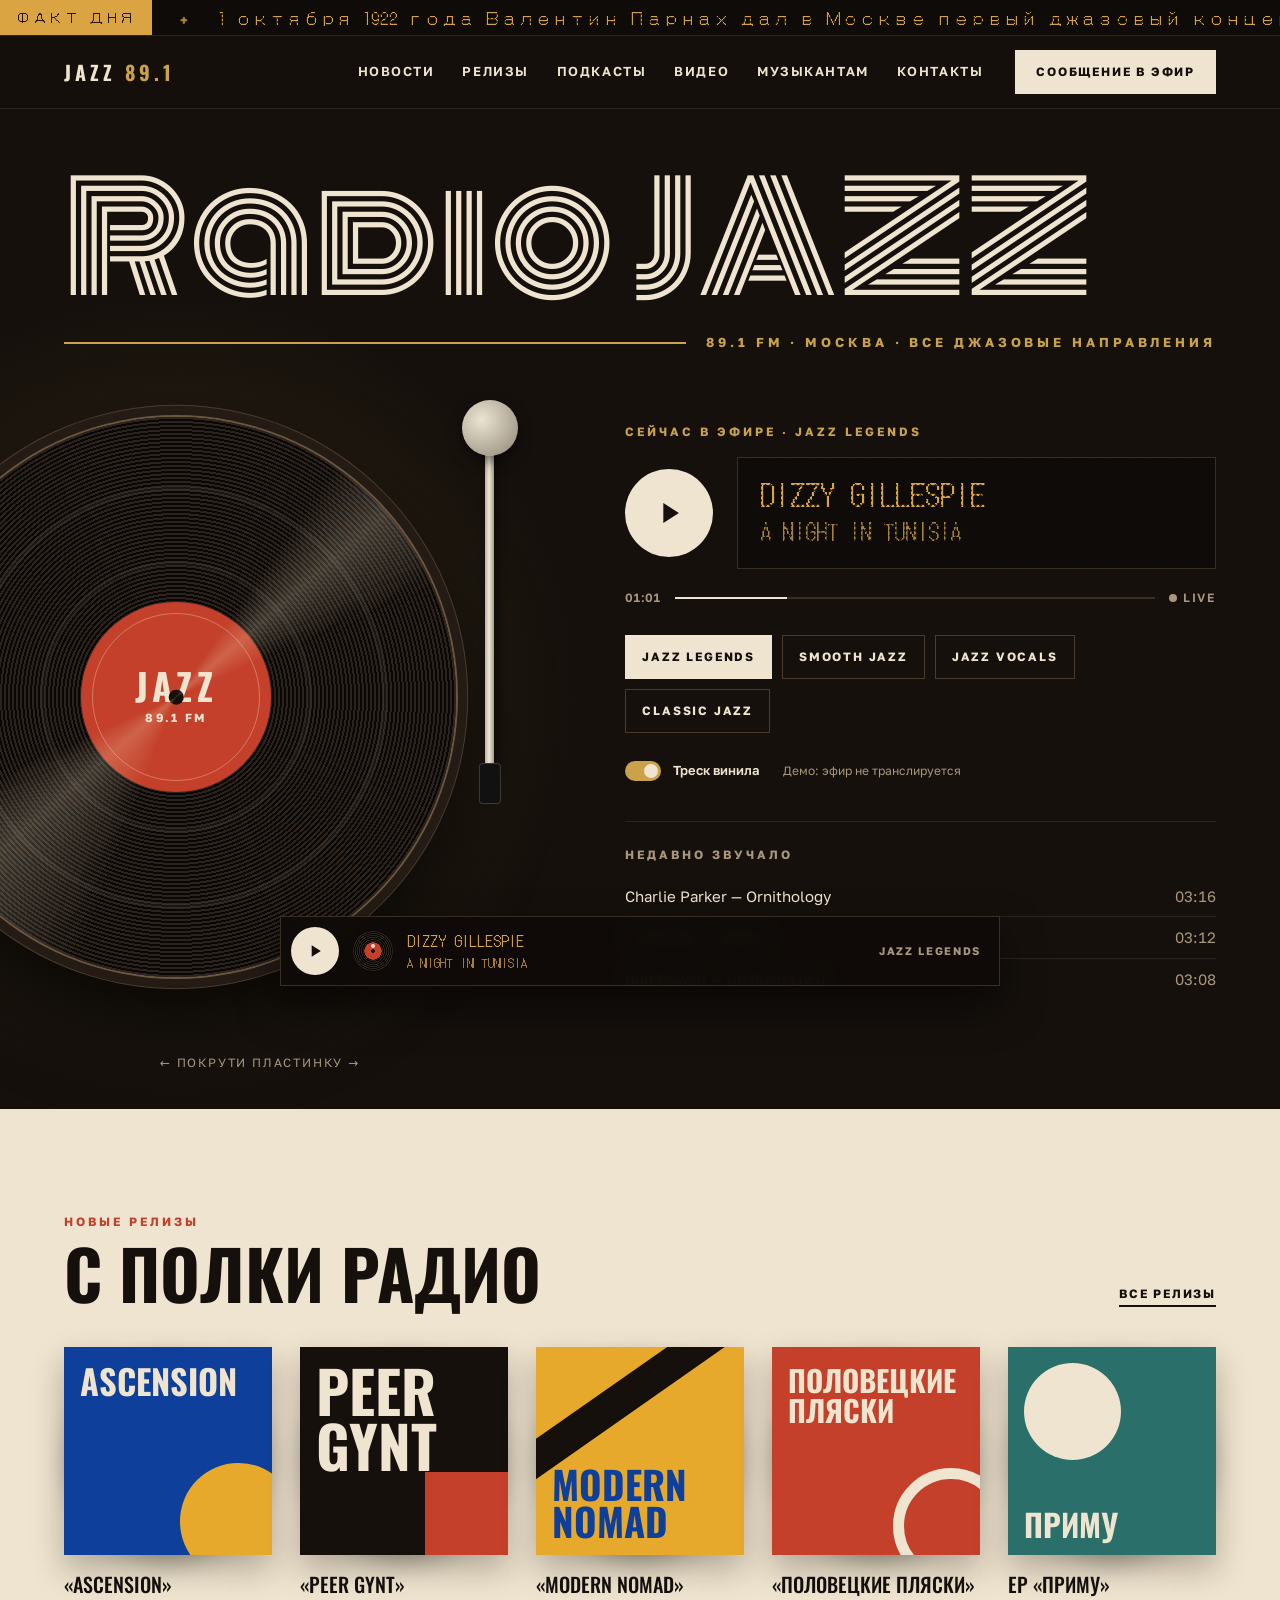
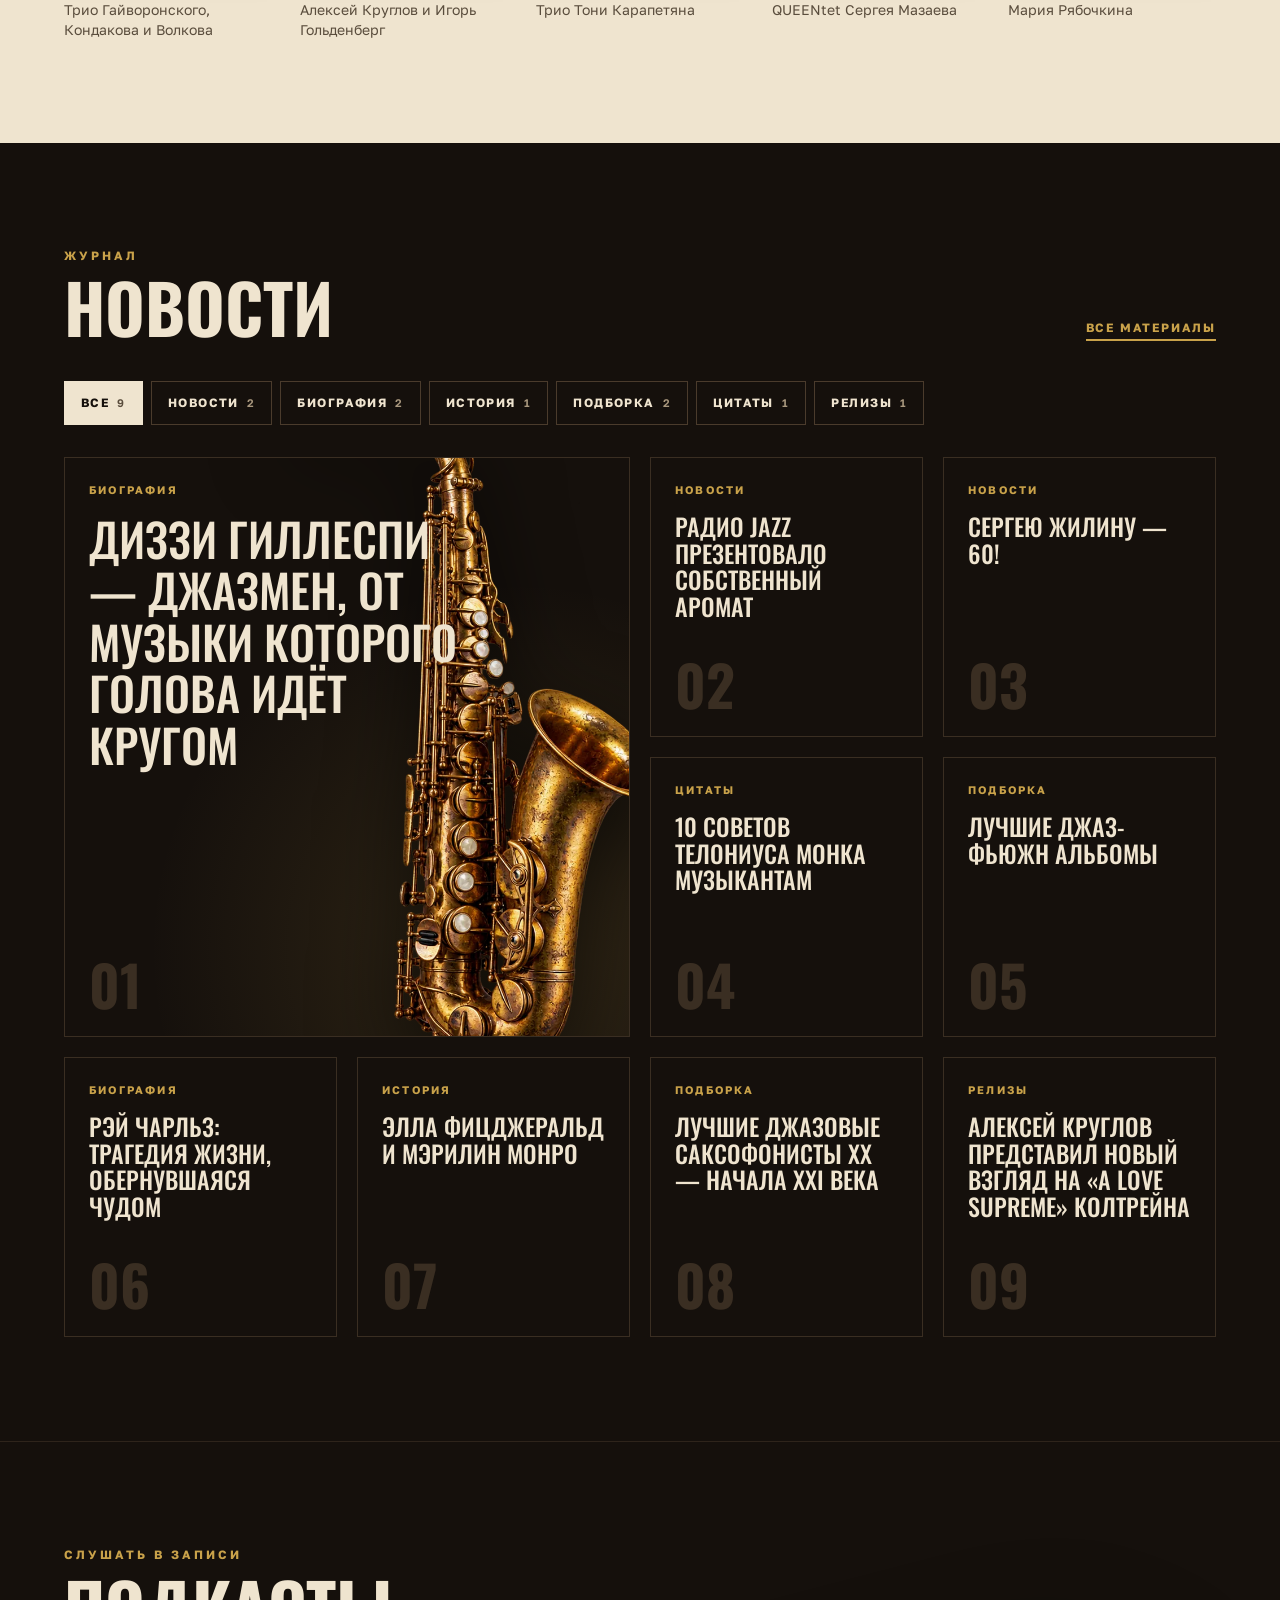
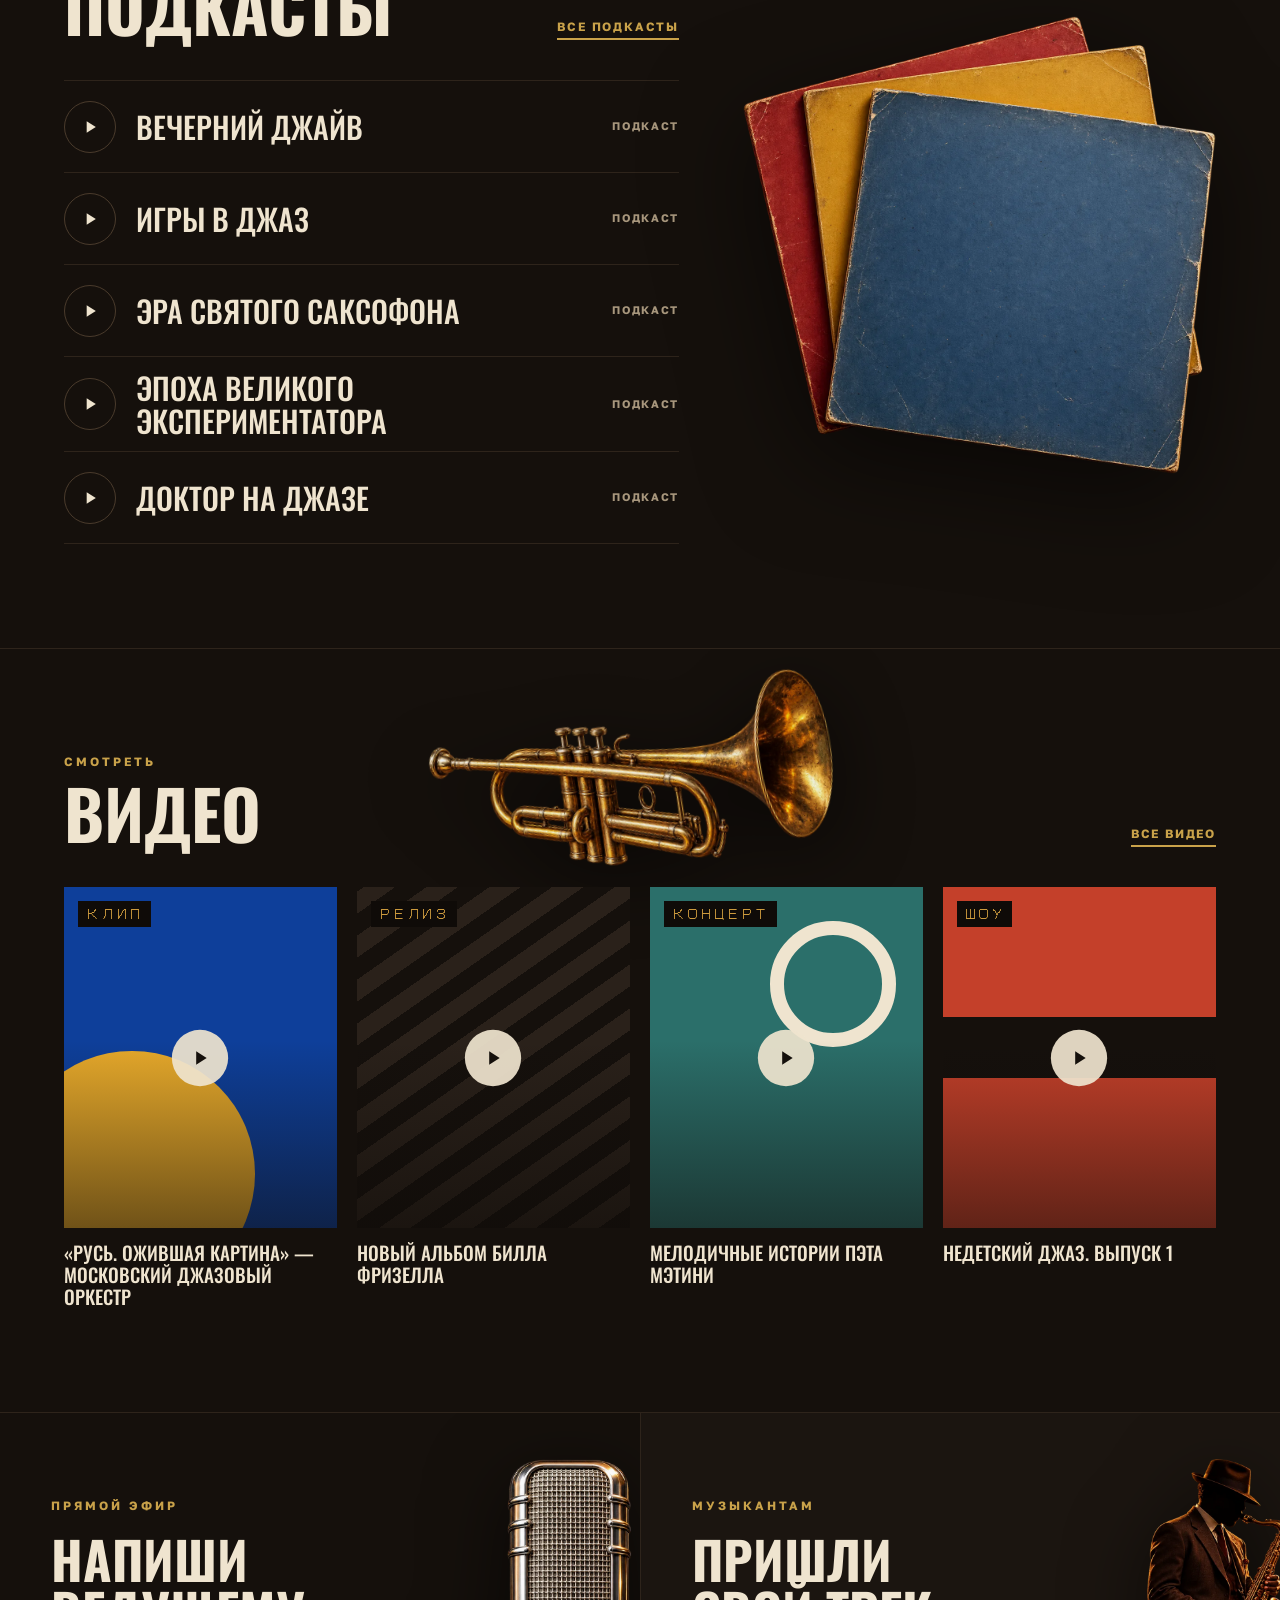
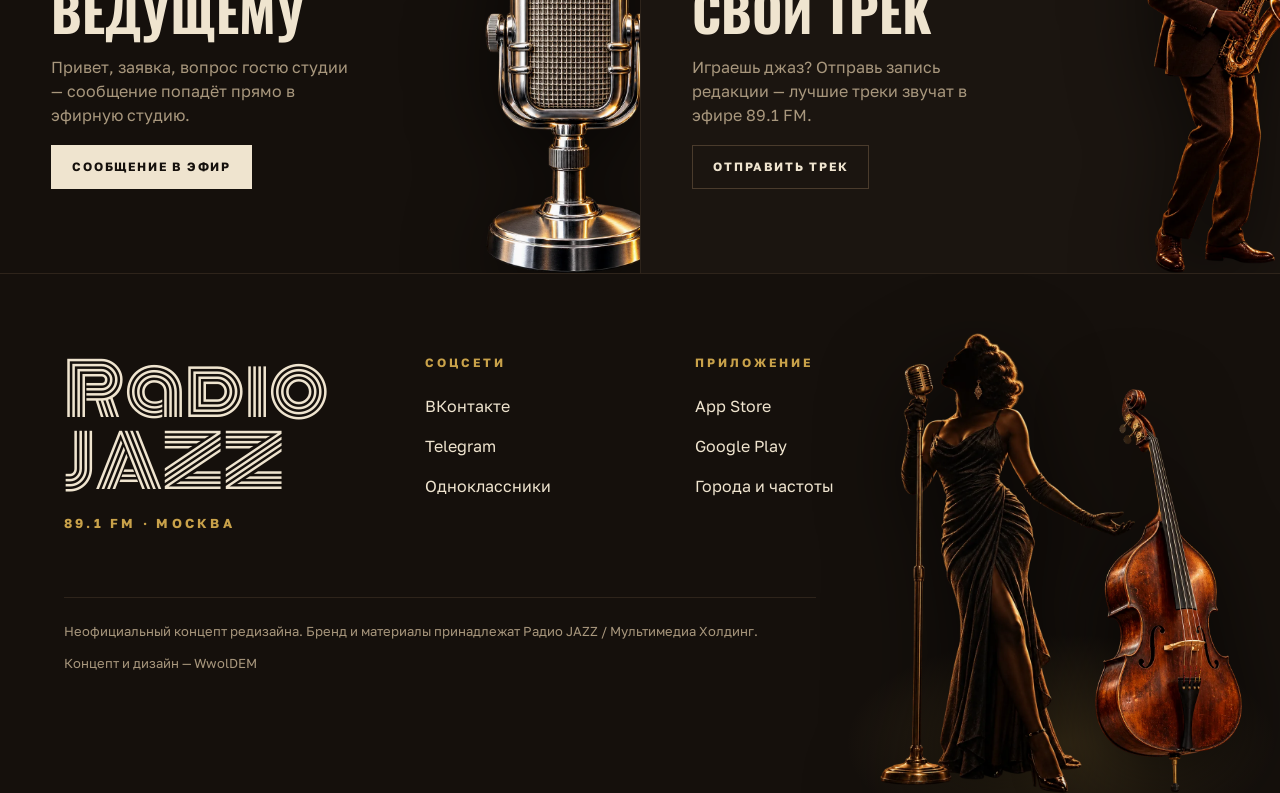
==== index.html @ 055ec470 "Add files via upload" ====
<!doctype html>
<html lang="ru">
<head>
<meta charset="utf-8">
<meta name="viewport" content="width=device-width, initial-scale=1">
<title>Радио JAZZ 89.1 FM — концепт редизайна</title>
<meta name="description" content="Неофициальный демо-концепт редизайна сайта Радио JAZZ 89.1 FM.">
<meta name="theme-color" content="#15100c">
<link rel="icon" href="data:image/svg+xml,%3Csvg xmlns='http://www.w3.org/2000/svg' viewBox='0 0 32 32'%3E%3Ccircle cx='16' cy='16' r='15' fill='%2315100c'/%3E%3Ccircle cx='16' cy='16' r='11' fill='none' stroke='%234a3b2c'/%3E%3Ccircle cx='16' cy='16' r='5' fill='%23c4402a'/%3E%3Ccircle cx='16' cy='16' r='1.2' fill='%2315100c'/%3E%3C/svg%3E">
<link rel="preload" href="assets/fonts/monoton-latin-400-normal.woff2" as="font" type="font/woff2" crossorigin>
<link rel="stylesheet" href="css/fonts.css">
<link rel="stylesheet" href="css/style.css">
<script src="js/main.js" defer></script>
</head>
<body>
<a class="skip" href="#main">К содержанию</a>

<div class="ticker">
  <span class="ticker__label">Факт дня</span>
  <div class="ticker__track"><div class="ticker__run" id="tickerRun"></div></div>
</div>

<header class="header">
  <div class="wrap header__inner">
    <a class="logo" href="#top" aria-label="Радио JAZZ 89.1 FM, наверх">JAZZ <span>89.1</span></a>
    <nav class="nav" id="nav" aria-label="Основное меню">
      <a href="#news">Новости</a>
      <a href="#releases">Релизы</a>
      <a href="#podcasts">Подкасты</a>
      <a href="#video">Видео</a>
      <a href="#connect">Музыкантам</a>
      <a href="#contacts">Контакты</a>
    </nav>
    <button class="btn btn--light header__cta" type="button" data-open-message>Сообщение в эфир</button>
    <button class="burger" id="burger" type="button" aria-label="Меню" aria-expanded="false" aria-controls="nav"><span></span><span></span></button>
  </div>
</header>

<main id="main">

  <section class="hero" id="top" aria-label="Эфир">
    <div class="wrap">
      <h1 class="hero__title">Radio JAZZ</h1>
      <div class="hero__rule"><span></span><p>89.1 FM · Москва · все джазовые направления</p></div>
    </div>

    <div class="wrap hero__grid">
      <div class="deck" id="deck">
        <div class="deck__glow" aria-hidden="true"></div>
        <div class="platter" id="platter">
          <div class="record" id="record" role="img" aria-label="Пластинка Радио JAZZ, её можно покрутить">
            <div class="record__label"><b>JAZZ</b><small>89.1 FM</small></div>
            <div class="record__hole"></div>
          </div>
        </div>
        <div class="arm" aria-hidden="true">
          <div class="arm__rod"><div class="arm__head"></div></div>
          <div class="arm__pivot"></div>
        </div>
        <p class="deck__hint">← покрути пластинку →</p>
      </div>

      <div class="player">
        <p class="eyebrow">Сейчас в эфире · <span id="streamName">Jazz Legends</span></p>
        <div class="player__main" id="playerMain">
          <button class="play" type="button" data-play aria-pressed="false" aria-label="Включить эфир">
            <svg class="i-play" viewBox="0 0 24 24" aria-hidden="true"><path d="M8 5v14l11-7z" fill="currentColor"/></svg>
            <svg class="i-pause" viewBox="0 0 24 24" aria-hidden="true"><path d="M7 5h4v14H7zM13 5h4v14h-4z" fill="currentColor"/></svg>
          </button>
          <div class="led" aria-live="polite">
            <div class="led__artist" id="ledArtist">Dizzy Gillespie</div>
            <div class="led__title" id="ledTitle">A Night in Tunisia</div>
          </div>
        </div>

        <div class="progress">
          <span id="elapsed">00:00</span>
          <div class="progress__bar"><i id="progressFill"></i></div>
          <span class="live"><i></i>Live</span>
        </div>

        <div class="streams" role="group" aria-label="Потоки">
          <button class="stream" type="button" data-stream="0" aria-pressed="true">Jazz Legends</button>
          <button class="stream" type="button" data-stream="1" aria-pressed="false">Smooth Jazz</button>
          <button class="stream" type="button" data-stream="2" aria-pressed="false">Jazz Vocals</button>
          <button class="stream" type="button" data-stream="3" aria-pressed="false">Classic Jazz</button>
        </div>

        <div class="player__row">
          <button class="toggle" id="crackle" type="button" aria-pressed="true"><span class="toggle__dot"></span>Треск винила</button>
          <span class="demo-note">Демо: эфир не транслируется</span>
        </div>

        <div class="recent">
          <p class="eyebrow eyebrow--muted">Недавно звучало</p>
          <ul id="recent"></ul>
        </div>
      </div>
    </div>
  </section>

  <section class="releases section" id="releases">
    <div class="wrap">
      <div class="sec-head">
        <div>
          <p class="eyebrow eyebrow--ink">Новые релизы</p>
          <h2>С полки радио</h2>
        </div>
        <a class="link" href="https://radiojazzfm.ru/releases">Все релизы</a>
      </div>

      <div class="shelf">
        <a class="release" href="https://radiojazzfm.ru/news/trio-gayvoronskogo-kondakova-i-volkova-prezentovali-albom-ascension" style="--lbl:#e6a92b">
          <div class="release__sleeve">
            <div class="release__disc"></div>
            <div class="cover cv-asc"><i class="c1"></i><span class="cover__t">Ascension</span></div>
          </div>
          <h3>«Ascension»</h3>
          <p>Трио Гайворонского, Кондакова и Волкова</p>
        </a>
        <a class="release" href="https://radiojazzfm.ru/news/aleksey-kruglov-i-igor-goldenberg-vypustili-albom-peer-gynt-k-150-letiyu-premery-griga" style="--lbl:#c4402a">
          <div class="release__sleeve">
            <div class="release__disc"></div>
            <div class="cover cv-peer"><i class="c1"></i><span class="cover__t">Peer<br>Gynt</span></div>
          </div>
          <h3>«Peer Gynt»</h3>
          <p>Алексей Круглов и Игорь Гольденберг</p>
        </a>
        <a class="release" href="https://radiojazzfm.ru/news/trio-toni-karapetyana-vypustilo-albom-modern-nomad" style="--lbl:#0e3f9a">
          <div class="release__sleeve">
            <div class="release__disc"></div>
            <div class="cover cv-nomad"><i class="c1"></i><span class="cover__t">Modern<br>Nomad</span></div>
          </div>
          <h3>«Modern Nomad»</h3>
          <p>Трио Тони Карапетяна</p>
        </a>
        <a class="release" href="https://radiojazzfm.ru/news/queentet-sergeya-mazaeva-predstavil-albom-polovetskie-plyaski" style="--lbl:#efe4cf">
          <div class="release__sleeve">
            <div class="release__disc"></div>
            <div class="cover cv-polo"><i class="c1"></i><span class="cover__t">Половецкие<br>пляски</span></div>
          </div>
          <h3>«Половецкие пляски»</h3>
          <p>QUEENtet Сергея Мазаева</p>
        </a>
        <a class="release" href="https://radiojazzfm.ru/news/mariya-ryabochkina-zapisala-ispoved-ustavshego-cheloveka-v-ep-primu" style="--lbl:#2b6f6a">
          <div class="release__sleeve">
            <div class="release__disc"></div>
            <div class="cover cv-primu"><i class="c1"></i><span class="cover__t">Приму</span></div>
          </div>
          <h3>EP «Приму»</h3>
          <p>Мария Рябочкина</p>
        </a>
      </div>
    </div>
  </section>

  <section class="section" id="news">
    <div class="wrap">
      <div class="sec-head">
        <div>
          <p class="eyebrow">Журнал</p>
          <h2>Новости</h2>
        </div>
        <a class="link link--brass" href="https://radiojazzfm.ru/news">Все материалы</a>
      </div>

      <div class="chips" role="group" aria-label="Фильтр по рубрикам">
        <button class="chip" type="button" data-filter="all" aria-pressed="true">Все <small></small></button>
        <button class="chip" type="button" data-filter="Новости" aria-pressed="false">Новости <small></small></button>
        <button class="chip" type="button" data-filter="Биография" aria-pressed="false">Биография <small></small></button>
        <button class="chip" type="button" data-filter="История" aria-pressed="false">История <small></small></button>
        <button class="chip" type="button" data-filter="Подборка" aria-pressed="false">Подборка <small></small></button>
        <button class="chip" type="button" data-filter="Цитаты" aria-pressed="false">Цитаты <small></small></button>
        <button class="chip" type="button" data-filter="Релизы" aria-pressed="false">Релизы <small></small></button>
      </div>

      <div class="news-grid" id="newsGrid">
        <a class="card card--feature slot" data-tag="Биография" href="https://radiojazzfm.ru/news/dizzi-gillespi-2">
          <span class="card__tag">Биография</span>
          <h3 class="card__title">Диззи Гиллеспи — джазмен, от музыки которого голова идёт кругом</h3>
          <span class="card__num">01</span>
          <img class="cut card__img" data-slot src="assets/img/01-sax.webp" alt="" loading="lazy">
        </a>
        <a class="card" data-tag="Новости" href="https://radiojazzfm.ru/news/radio-jazz-prezentovalo-sobstvennyy-aromat">
          <span class="card__tag">Новости</span>
          <h3 class="card__title">Радио JAZZ презентовало собственный аромат</h3>
          <span class="card__num">02</span>
        </a>
        <a class="card" data-tag="Новости" href="https://radiojazzfm.ru/news/sergeyu-zhilinu">
          <span class="card__tag">Новости</span>
          <h3 class="card__title">Сергею Жилину — 60!</h3>
          <span class="card__num">03</span>
        </a>
        <a class="card" data-tag="Цитаты" href="https://radiojazzfm.ru/news/10-sovetov-teloniusa-monka-muzykantam">
          <span class="card__tag">Цитаты</span>
          <h3 class="card__title">10 советов Телониуса Монка музыкантам</h3>
          <span class="card__num">04</span>
        </a>
        <a class="card" data-tag="Подборка" href="https://radiojazzfm.ru/news/luchshie-dzhaz-fyuzhn-albomy">
          <span class="card__tag">Подборка</span>
          <h3 class="card__title">Лучшие джаз-фьюжн альбомы</h3>
          <span class="card__num">05</span>
        </a>
        <a class="card" data-tag="Биография" href="https://radiojazzfm.ru/news/rey-charlz-tragediya-zhizni-obernuvshayasya-chudom">
          <span class="card__tag">Биография</span>
          <h3 class="card__title">Рэй Чарльз: трагедия жизни, обернувшаяся чудом</h3>
          <span class="card__num">06</span>
        </a>
        <a class="card" data-tag="История" href="https://radiojazzfm.ru/news/ella-fitsdzherald-i-merilin-monro">
          <span class="card__tag">История</span>
          <h3 class="card__title">Элла Фицджеральд и Мэрилин Монро</h3>
          <span class="card__num">07</span>
        </a>
        <a class="card" data-tag="Подборка" href="https://radiojazzfm.ru/news/luchshie-dzhazovye-saksofonisty-xx-nachala-xxi-veka">
          <span class="card__tag">Подборка</span>
          <h3 class="card__title">Лучшие джазовые саксофонисты XX — начала XXI века</h3>
          <span class="card__num">08</span>
        </a>
        <a class="card" data-tag="Релизы" href="https://radiojazzfm.ru/news/aleksey-kruglov-predstavil-novyy-vzglyad-na-a-love-supreme-koltreyna">
          <span class="card__tag">Релизы</span>
          <h3 class="card__title">Алексей Круглов представил новый взгляд на «A Love Supreme» Колтрейна</h3>
          <span class="card__num">09</span>
        </a>
      </div>
    </div>
  </section>

  <section class="section section--line" id="podcasts">
    <div class="wrap pod-grid">
      <div>
        <div class="sec-head">
          <div>
            <p class="eyebrow">Слушать в записи</p>
            <h2>Подкасты</h2>
          </div>
          <a class="link link--brass" href="https://radiojazzfm.ru/podcasts">Все подкасты</a>
        </div>
        <ul class="pod-list">
          <li><a class="pod" href="https://radiojazzfm.ru/podcasts/69"><span class="pod__btn" aria-hidden="true"><svg viewBox="0 0 24 24"><path d="M8 5v14l11-7z" fill="currentColor"/></svg></span><span class="pod__title">Вечерний джайв</span><span class="pod__meta">Подкаст</span></a></li>
          <li><a class="pod" href="https://radiojazzfm.ru/podcasts/101"><span class="pod__btn" aria-hidden="true"><svg viewBox="0 0 24 24"><path d="M8 5v14l11-7z" fill="currentColor"/></svg></span><span class="pod__title">Игры в джаз</span><span class="pod__meta">Подкаст</span></a></li>
          <li><a class="pod" href="https://radiojazzfm.ru/podcasts/105"><span class="pod__btn" aria-hidden="true"><svg viewBox="0 0 24 24"><path d="M8 5v14l11-7z" fill="currentColor"/></svg></span><span class="pod__title">Эра святого саксофона</span><span class="pod__meta">Подкаст</span></a></li>
          <li><a class="pod" href="https://radiojazzfm.ru/podcasts/97"><span class="pod__btn" aria-hidden="true"><svg viewBox="0 0 24 24"><path d="M8 5v14l11-7z" fill="currentColor"/></svg></span><span class="pod__title">Эпоха великого экспериментатора</span><span class="pod__meta">Подкаст</span></a></li>
          <li><a class="pod" href="https://radiojazzfm.ru/podcasts/95"><span class="pod__btn" aria-hidden="true"><svg viewBox="0 0 24 24"><path d="M8 5v14l11-7z" fill="currentColor"/></svg></span><span class="pod__title">Доктор на Джазе</span><span class="pod__meta">Подкаст</span></a></li>
        </ul>
      </div>
      <figure class="pod-art slot" aria-hidden="true">
        <div class="slot__fallback pod-stack">
          <span class="pod-stack__s pod-stack__s--1"></span>
          <span class="pod-stack__s pod-stack__s--2"></span>
          <span class="pod-stack__s pod-stack__s--3"><b>On air</b></span>
        </div>
        <img class="cut" data-slot src="assets/img/08-sleeves.webp" alt="" loading="lazy">
      </figure>
    </div>
  </section>

  <section class="section section--line video" id="video">
    <img class="cut video__deco" data-slot src="assets/img/02-trumpet.webp" alt="" loading="lazy">
    <div class="wrap">
      <div class="sec-head">
        <div>
          <p class="eyebrow">Смотреть</p>
          <h2>Видео</h2>
        </div>
        <a class="link link--brass" href="https://radiojazzfm.ru/video">Все видео</a>
      </div>
      <div class="video-grid">
        <a class="vid" href="https://radiojazzfm.ru/video/14965">
          <div class="vid__thumb vt-1"><span class="vid__tag">Клип</span><span class="vid__play" aria-hidden="true"><svg viewBox="0 0 24 24"><path d="M8 5v14l11-7z" fill="currentColor"/></svg></span></div>
          <h3>«Русь. Ожившая картина» — Московский джазовый оркестр</h3>
        </a>
        <a class="vid" href="https://radiojazzfm.ru/video/5133">
          <div class="vid__thumb vt-2"><span class="vid__tag">Релиз</span><span class="vid__play" aria-hidden="true"><svg viewBox="0 0 24 24"><path d="M8 5v14l11-7z" fill="currentColor"/></svg></span></div>
          <h3>Новый альбом Билла Фризелла</h3>
        </a>
        <a class="vid" href="https://radiojazzfm.ru/video/5025">
          <div class="vid__thumb vt-3"><span class="vid__tag">Концерт</span><span class="vid__play" aria-hidden="true"><svg viewBox="0 0 24 24"><path d="M8 5v14l11-7z" fill="currentColor"/></svg></span></div>
          <h3>Мелодичные истории Пэта Мэтини</h3>
        </a>
        <a class="vid" href="https://radiojazzfm.ru/video/4881">
          <div class="vid__thumb vt-4"><span class="vid__tag">Шоу</span><span class="vid__play" aria-hidden="true"><svg viewBox="0 0 24 24"><path d="M8 5v14l11-7z" fill="currentColor"/></svg></span></div>
          <h3>Недетский Джаз. Выпуск 1</h3>
        </a>
      </div>
    </div>
  </section>

  <section class="connect" id="connect">
    <div class="connect__col slot">
      <div class="connect__body">
        <p class="eyebrow">Прямой эфир</p>
        <h2>Напиши ведущему</h2>
        <p>Привет, заявка, вопрос гостю студии — сообщение попадёт прямо в эфирную студию.</p>
        <button class="btn btn--light" type="button" data-open-message>Сообщение в эфир</button>
      </div>
      <img class="cut connect__img" data-slot src="assets/img/03-mic.webp" alt="" loading="lazy">
    </div>
    <div class="connect__col slot">
      <div class="connect__body">
        <p class="eyebrow">Музыкантам</p>
        <h2>Пришли свой трек</h2>
        <p>Играешь джаз? Отправь запись редакции — лучшие треки звучат в эфире 89.1 FM.</p>
        <a class="btn" href="https://radiojazzfm.ru/send-song">Отправить трек</a>
      </div>
      <img class="cut connect__img" data-slot src="assets/img/06-sax-silhouette.webp" alt="" loading="lazy">
    </div>
  </section>

</main>

<footer class="footer" id="contacts">
  <div class="footer__stage" aria-hidden="true">
    <img class="cut footer__singer" data-slot src="assets/img/07-singer.webp" alt="" loading="lazy">
    <img class="cut footer__bass" data-slot src="assets/img/04-bass.webp" alt="" loading="lazy">
  </div>
  <div class="wrap">
    <div class="footer__grid">
      <div>
        <p class="footer__brand">Radio JAZZ</p>
        <p class="footer__freq">89.1 FM · Москва</p>
      </div>
      <div>
        <p class="eyebrow">Соцсети</p>
        <ul>
          <li><a href="https://vk.com/radiojazz">ВКонтакте</a></li>
          <li><a href="https://t.me/jazz_life">Telegram</a></li>
          <li><a href="https://ok.ru/group/58943465586729">Одноклассники</a></li>
        </ul>
      </div>
      <div>
        <p class="eyebrow">Приложение</p>
        <ul>
          <li><a href="https://apps.apple.com/ru/app/%D1%80%D0%B0%D0%B4%D0%B8%D0%BE-jazz/id974032772">App Store</a></li>
          <li><a href="https://play.google.com/store/apps/details?id=ru.radiojazzfm.player">Google Play</a></li>
          <li><a href="https://radiojazzfm.ru/towns">Города и частоты</a></li>
        </ul>
      </div>
    </div>
    <div class="footer__note">
      <span>Неофициальный концепт редизайна. Бренд и материалы принадлежат Радио JAZZ / Мультимедиа Холдинг.</span>
      <span>Концепт и дизайн — WwolDEM</span>
    </div>
  </div>
</footer>

<div class="mini" id="mini" aria-label="Мини-плеер">
  <button class="play play--sm" type="button" data-play aria-pressed="false" aria-label="Включить эфир">
    <svg class="i-play" viewBox="0 0 24 24" aria-hidden="true"><path d="M8 5v14l11-7z" fill="currentColor"/></svg>
    <svg class="i-pause" viewBox="0 0 24 24" aria-hidden="true"><path d="M7 5h4v14H7zM13 5h4v14h-4z" fill="currentColor"/></svg>
  </button>
  <span class="mini__disc" aria-hidden="true"></span>
  <div class="mini__text">
    <div class="mini__artist" id="miniArtist">Dizzy Gillespie</div>
    <div class="mini__title" id="miniTitle">A Night in Tunisia</div>
  </div>
  <span class="mini__stream" id="miniStream">Jazz Legends</span>
</div>

<dialog class="msg" id="msgDialog" aria-labelledby="msgTitle">
  <div class="msg__inner">
    <button class="msg__close" type="button" data-close aria-label="Закрыть">
      <svg viewBox="0 0 24 24" aria-hidden="true"><path d="M6 6l12 12M18 6L6 18" stroke="currentColor" stroke-width="2" fill="none"/></svg>
    </button>
    <p class="eyebrow">Прямой эфир</p>
    <h2 id="msgTitle">Сообщение в эфир</h2>
    <form id="msgForm">
      <div class="field"><label for="mName">Имя</label><input id="mName" name="name" autocomplete="given-name" required></div>
      <div class="field"><label for="mText">Сообщение</label><textarea id="mText" name="text" rows="4" required></textarea></div>
      <p class="msg__note">Демо-версия: сообщение никуда не отправляется.</p>
      <button class="btn btn--light" type="submit">Отправить</button>
    </form>
    <div class="msg__done" id="msgDone" hidden>
      <p class="msg__big">Сообщение у ведущего.</p>
      <p class="msg__note">Ну, почти: это демо. Слушай эфир — вдруг прочитают.</p>
      <button class="btn" type="button" data-close>Закрыть</button>
    </div>
  </div>
</dialog>

</body>
</html>
---- css/fonts.css ----
/* Шрифты подключены локально (SIL Open Font License), без Google Fonts */
@font-face { font-family: 'Oswald'; font-style: normal; font-weight: 500; font-display: swap; src: url('../assets/fonts/oswald-latin-500-normal.woff2') format('woff2'); unicode-range: U+0000-00FF, U+0131, U+0152-0153, U+02BB-02BC, U+02C6, U+02DA, U+02DC, U+0304, U+0308, U+0329, U+2000-206F, U+20AC, U+2122, U+2191, U+2193, U+2212, U+2215, U+FEFF, U+FFFD; }
@font-face { font-family: 'Oswald'; font-style: normal; font-weight: 500; font-display: swap; src: url('../assets/fonts/oswald-cyrillic-500-normal.woff2') format('woff2'); unicode-range: U+0301, U+0400-045F, U+0490-0491, U+04B0-04B1, U+2116; }
@font-face { font-family: 'Oswald'; font-style: normal; font-weight: 700; font-display: swap; src: url('../assets/fonts/oswald-latin-700-normal.woff2') format('woff2'); unicode-range: U+0000-00FF, U+0131, U+0152-0153, U+02BB-02BC, U+02C6, U+02DA, U+02DC, U+0304, U+0308, U+0329, U+2000-206F, U+20AC, U+2122, U+2191, U+2193, U+2212, U+2215, U+FEFF, U+FFFD; }
@font-face { font-family: 'Oswald'; font-style: normal; font-weight: 700; font-display: swap; src: url('../assets/fonts/oswald-cyrillic-700-normal.woff2') format('woff2'); unicode-range: U+0301, U+0400-045F, U+0490-0491, U+04B0-04B1, U+2116; }
@font-face { font-family: 'Monoton'; font-style: normal; font-weight: 400; font-display: swap; src: url('../assets/fonts/monoton-latin-400-normal.woff2') format('woff2'); unicode-range: U+0000-00FF, U+0131, U+0152-0153, U+02BB-02BC, U+02C6, U+02DA, U+02DC, U+0304, U+0308, U+0329, U+2000-206F, U+20AC, U+2122, U+2191, U+2193, U+2212, U+2215, U+FEFF, U+FFFD; }
@font-face { font-family: 'DotGothic16'; font-style: normal; font-weight: 400; font-display: swap; src: url('../assets/fonts/dotgothic16-latin-400-normal.woff2') format('woff2'); unicode-range: U+0000-00FF, U+0131, U+0152-0153, U+02BB-02BC, U+02C6, U+02DA, U+02DC, U+0304, U+0308, U+0329, U+2000-206F, U+20AC, U+2122, U+2191, U+2193, U+2212, U+2215, U+FEFF, U+FFFD; }
@font-face { font-family: 'DotGothic16'; font-style: normal; font-weight: 400; font-display: swap; src: url('../assets/fonts/dotgothic16-cyrillic-400-normal.woff2') format('woff2'); unicode-range: U+0301, U+0400-045F, U+0490-0491, U+04B0-04B1, U+2116; }
@font-face { font-family: 'Golos Text'; font-style: normal; font-weight: 400; font-display: swap; src: url('../assets/fonts/golos-text-latin-400-normal.woff2') format('woff2'); unicode-range: U+0000-00FF, U+0131, U+0152-0153, U+02BB-02BC, U+02C6, U+02DA, U+02DC, U+0304, U+0308, U+0329, U+2000-206F, U+20AC, U+2122, U+2191, U+2193, U+2212, U+2215, U+FEFF, U+FFFD; }
@font-face { font-family: 'Golos Text'; font-style: normal; font-weight: 400; font-display: swap; src: url('../assets/fonts/golos-text-cyrillic-400-normal.woff2') format('woff2'); unicode-range: U+0301, U+0400-045F, U+0490-0491, U+04B0-04B1, U+2116; }
@font-face { font-family: 'Golos Text'; font-style: normal; font-weight: 500; font-display: swap; src: url('../assets/fonts/golos-text-latin-500-normal.woff2') format('woff2'); unicode-range: U+0000-00FF, U+0131, U+0152-0153, U+02BB-02BC, U+02C6, U+02DA, U+02DC, U+0304, U+0308, U+0329, U+2000-206F, U+20AC, U+2122, U+2191, U+2193, U+2212, U+2215, U+FEFF, U+FFFD; }
@font-face { font-family: 'Golos Text'; font-style: normal; font-weight: 500; font-display: swap; src: url('../assets/fonts/golos-text-cyrillic-500-normal.woff2') format('woff2'); unicode-range: U+0301, U+0400-045F, U+0490-0491, U+04B0-04B1, U+2116; }
@font-face { font-family: 'Golos Text'; font-style: normal; font-weight: 600; font-display: swap; src: url('../assets/fonts/golos-text-latin-600-normal.woff2') format('woff2'); unicode-range: U+0000-00FF, U+0131, U+0152-0153, U+02BB-02BC, U+02C6, U+02DA, U+02DC, U+0304, U+0308, U+0329, U+2000-206F, U+20AC, U+2122, U+2191, U+2193, U+2212, U+2215, U+FEFF, U+FFFD; }
@font-face { font-family: 'Golos Text'; font-style: normal; font-weight: 600; font-display: swap; src: url('../assets/fonts/golos-text-cyrillic-600-normal.woff2') format('woff2'); unicode-range: U+0301, U+0400-045F, U+0490-0491, U+04B0-04B1, U+2116; }
@font-face { font-family: 'Golos Text'; font-style: normal; font-weight: 700; font-display: swap; src: url('../assets/fonts/golos-text-latin-700-normal.woff2') format('woff2'); unicode-range: U+0000-00FF, U+0131, U+0152-0153, U+02BB-02BC, U+02C6, U+02DA, U+02DC, U+0304, U+0308, U+0329, U+2000-206F, U+20AC, U+2122, U+2191, U+2193, U+2212, U+2215, U+FEFF, U+FFFD; }
@font-face { font-family: 'Golos Text'; font-style: normal; font-weight: 700; font-display: swap; src: url('../assets/fonts/golos-text-cyrillic-700-normal.woff2') format('woff2'); unicode-range: U+0301, U+0400-045F, U+0490-0491, U+04B0-04B1, U+2116; }
---- css/style.css ----
/* Radio JAZZ — концепт редизайна. WwolDEM */

:root {
  --bg: #15100c;
  --bg-2: #1b1510;
  --panel: #0f0b08;
  --line: #2e241b;
  --line-2: #4a3b2c;
  --cream: #efe4cf;
  --muted: #a8977d;
  --ink-muted: #5a4d3d;
  --brass: #c9a24a;
  --led: #d9a441;
  --led-dim: #a8823a;
  --red: #c4402a;
  --blue: #0e3f9a;
  --mustard: #e6a92b;
  --teal: #2b6f6a;
  --ink: #15100c;

  --f-display: 'Oswald', 'Arial Narrow', Impact, sans-serif;
  --f-neon: 'Monoton', 'Oswald', sans-serif;
  --f-led: 'DotGothic16', ui-monospace, 'Courier New', monospace;
  --f-body: 'Golos Text', system-ui, -apple-system, 'Segoe UI', sans-serif;

  --wrap: 1152px;
  --gutter: clamp(16px, 4vw, 64px);
  --ease: cubic-bezier(.3, .7, .2, 1);
}

*, *::before, *::after { box-sizing: border-box; }
html { scroll-behavior: smooth; scroll-padding-top: 88px; }
body {
  margin: 0;
  background: var(--bg);
  color: var(--cream);
  font-family: var(--f-body);
  font-size: 16px;
  line-height: 1.5;
  overflow-x: hidden;
  -webkit-font-smoothing: antialiased;
}
img { display: block; max-width: 100%; }
a { color: inherit; text-decoration: none; }
button { font: inherit; color: inherit; }
:focus-visible { outline: 2px solid var(--brass); outline-offset: 3px; }

.wrap { max-width: calc(var(--wrap) + 2 * var(--gutter)); margin: 0 auto; padding: 0 var(--gutter); }

.skip { position: absolute; left: -9999px; top: 0; }
.skip:focus { left: 16px; top: 16px; z-index: 100; background: var(--cream); color: var(--ink); padding: 10px 14px; }

.eyebrow { margin: 0; font-size: 12px; font-weight: 700; letter-spacing: .25em; text-transform: uppercase; color: var(--brass); }
.eyebrow--muted { color: var(--muted); }
.eyebrow--ink { color: var(--red); }

.btn {
  display: inline-flex; align-items: center; justify-content: center;
  min-height: 44px; padding: 0 20px;
  border: 1px solid var(--line-2); background: transparent;
  font-size: 12px; font-weight: 700; letter-spacing: .15em; text-transform: uppercase;
  cursor: pointer; transition: background .2s, color .2s, border-color .2s;
}
.btn:hover { border-color: var(--cream); }
.btn--light { background: var(--cream); color: var(--ink); border-color: var(--cream); }
.btn--light:hover { background: var(--brass); border-color: var(--brass); }

.link { font-size: 12px; font-weight: 700; letter-spacing: .15em; text-transform: uppercase; border-bottom: 2px solid currentColor; padding-bottom: 2px; }
.link--brass { color: var(--brass); }
.link:hover { opacity: .75; }

/* ---------- Бегущая строка ---------- */
.ticker { position: relative; display: flex; align-items: stretch; height: 36px; background: var(--panel); border-bottom: 1px solid var(--line); overflow: hidden; }
.ticker__label { flex: none; display: flex; align-items: center; padding: 0 16px; background: var(--led); color: var(--ink); font-family: var(--f-led); font-size: 13px; letter-spacing: .2em; text-transform: uppercase; }
.ticker__track { position: relative; flex: 1; overflow: hidden; }
.ticker__track::after { content: ''; position: absolute; inset: 0; pointer-events: none; background-image: radial-gradient(circle, rgba(15, 11, 8, .7) 1px, transparent 1.6px); background-size: 4px 4px; }
.ticker__run { display: inline-flex; height: 100%; align-items: center; white-space: nowrap; animation: ticker 120s linear infinite; }
.ticker:hover .ticker__run { animation-play-state: paused; }
.ticker__group { display: inline-flex; }
.fact { padding-left: 28px; font-family: var(--f-led); font-size: 16px; letter-spacing: .06em; color: var(--led); }
.fact::before { content: '◆'; margin-right: 28px; color: var(--led-dim); font-size: 10px; vertical-align: 2px; }
@keyframes ticker { to { transform: translateX(-50%); } }

/* ---------- Шапка ---------- */
.header { position: sticky; top: 0; z-index: 50; background: rgba(21, 16, 12, .92); -webkit-backdrop-filter: blur(10px); backdrop-filter: blur(10px); border-bottom: 1px solid var(--line); }
.header__inner { display: flex; align-items: center; gap: 32px; height: 72px; }
.logo { font-family: var(--f-display); font-weight: 700; font-size: 20px; letter-spacing: .2em; white-space: nowrap; }
.logo span { color: var(--brass); }
.nav { display: flex; gap: 28px; margin-left: auto; font-size: 13px; font-weight: 600; letter-spacing: .12em; text-transform: uppercase; }
.nav a { padding: 8px 0; border-bottom: 1px solid transparent; transition: border-color .2s; }
.nav a:hover { border-color: var(--brass); }
.burger { display: none; width: 44px; height: 44px; margin-left: auto; border: 0; background: none; cursor: pointer; position: relative; }
.burger span { position: absolute; left: 11px; right: 11px; height: 2px; background: var(--cream); transition: transform .3s var(--ease); }
.burger span:first-child { top: 17px; }
.burger span:last-child { top: 25px; }
.burger[aria-expanded="true"] span:first-child { transform: translateY(4px) rotate(45deg); }
.burger[aria-expanded="true"] span:last-child { transform: translateY(-4px) rotate(-45deg); }

@media (max-width: 1080px) {
  .burger { display: block; }
  .header__cta { margin-left: auto; }
  .header__cta + .burger { margin-left: 0; }
  .nav {
    position: absolute; top: 100%; left: 0; right: 0;
    display: none; flex-direction: column; gap: 0;
    padding: 8px var(--gutter) 24px;
    background: var(--bg); border-bottom: 1px solid var(--line);
  }
  .nav.is-open { display: flex; }
  .nav a { padding: 14px 0; border-bottom: 1px solid var(--line); font-size: 15px; }
}
@media (max-width: 560px) {
  .header__cta { display: none; }
  .burger { margin-left: auto !important; }
}

/* ---------- Герой ---------- */
.hero { position: relative; padding: 56px 0 104px; overflow: hidden; }
.hero__title { margin: 0; font-family: var(--f-neon); font-weight: 400; font-size: clamp(50px, 11.6vw, 150px); line-height: 1; letter-spacing: .01em; }
.hero__rule { display: flex; align-items: center; gap: 20px; margin-top: 20px; }
.hero__rule span { flex: 1; height: 2px; background: var(--brass); }
.hero__rule p { margin: 0; font-size: 13px; font-weight: 700; letter-spacing: .3em; text-transform: uppercase; color: var(--brass); }

.hero__grid { display: grid; grid-template-columns: minmax(0, 1fr) minmax(0, 1.15fr); gap: 48px; align-items: center; margin-top: 64px; }

/* Вертушка. --s — диаметр пластинки, вся геометрия считается от него */
.deck { --s: min(560px, 44vw); position: relative; width: calc(var(--s) * 1.14); height: calc(var(--s) * 1.05); margin-left: calc(var(--s) * -.3); }
.deck__glow { position: absolute; left: calc(var(--s) * -.25); top: calc(var(--s) * -.25); width: calc(var(--s) * 1.5); height: calc(var(--s) * 1.5); border-radius: 50%; background: radial-gradient(circle, rgba(201, 162, 74, .32) 0%, rgba(201, 162, 74, .12) 38%, rgba(201, 162, 74, 0) 68%); opacity: .7; transition: opacity 1.2s; pointer-events: none; }
.is-playing .deck__glow { opacity: 1; }

.platter {
  position: absolute; left: 0; top: 0; width: var(--s); height: var(--s); border-radius: 50%;
  box-shadow: 0 0 0 2px #6b5640, 0 0 0 calc(var(--s) * .02) #241b14, 0 0 0 calc(var(--s) * .02 + 1px) #4a3b2c, 0 40px 90px rgba(0, 0, 0, .8);
}
/* блик стоит на месте, пластинка крутится под ним */
.platter::after { content: ''; position: absolute; inset: 0; border-radius: 50%; pointer-events: none; background: conic-gradient(from 20deg, transparent 0 4%, rgba(255, 240, 210, .2) 8%, transparent 13% 50%, rgba(255, 240, 210, .2) 58%, transparent 63%); }
.record {
  position: absolute; inset: 0; border-radius: 50%; cursor: grab; touch-action: pan-y; will-change: transform;
  background:
    radial-gradient(circle, transparent 0 33%, rgba(255, 255, 255, .05) 33.5% 34%, transparent 34.5% 52%, rgba(255, 255, 255, .06) 52.5% 53%, transparent 53.5% 74%, rgba(255, 255, 255, .06) 74.5% 75%, transparent 75.5%),
    repeating-radial-gradient(circle, #0a0807 0 2px, #2c231c 2px 4px);
}
.record.is-dragging { cursor: grabbing; }
.record__label { position: absolute; left: 33%; top: 33%; width: 34%; height: 34%; border-radius: 50%; background: var(--red); display: flex; flex-direction: column; align-items: center; justify-content: center; text-align: center; color: var(--cream); user-select: none; }
.record__label::before { content: ''; position: absolute; inset: 6%; border-radius: 50%; border: 1px solid rgba(239, 228, 207, .35); }
.record__label b { font-family: var(--f-display); font-weight: 700; font-size: calc(var(--s) * .066); line-height: 1; letter-spacing: .12em; }
.record__label small { margin-top: 4px; font-size: calc(var(--s) * .021); font-weight: 700; letter-spacing: .2em; }
.record__hole { position: absolute; left: 50%; top: 50%; width: calc(var(--s) * .026); height: calc(var(--s) * .026); border-radius: 50%; background: var(--bg); transform: translate(-50%, -50%); }

.arm { position: absolute; left: calc(var(--s) * 1.06); top: calc(var(--s) * .02); width: 0; height: 0; z-index: 2; pointer-events: none; }
.arm__pivot { position: absolute; left: calc(var(--s) * -.05); top: calc(var(--s) * -.05); width: calc(var(--s) * .1); height: calc(var(--s) * .1); border-radius: 50%; background: radial-gradient(circle at 35% 35%, #ece4d3, #8f8676); box-shadow: 0 6px 14px rgba(0, 0, 0, .5); }
.arm__rod { position: absolute; left: calc(var(--s) * -.0085); top: 0; width: calc(var(--s) * .017); height: calc(var(--s) * .62); border-radius: 999px; background: linear-gradient(90deg, #b9b09d, #efe7d6 45%, #a59c89); box-shadow: 4px 6px 10px rgba(0, 0, 0, .45); transform-origin: 50% 0; transform: rotate(0deg); transition: transform 1.1s cubic-bezier(.5, 0, .2, 1); }
.arm__head { position: absolute; left: 50%; bottom: calc(var(--s) * -.05); width: calc(var(--s) * .036); height: calc(var(--s) * .07); transform: translateX(-50%); background: #111; border-radius: 3px; box-shadow: 0 0 0 1px #3a3a3a; }
.deck.is-on .arm__rod { transform: rotate(22deg); }

.deck__hint { position: absolute; left: calc(var(--s) * .3); bottom: calc(var(--s) * -.12); width: calc(var(--s) * .7); margin: 0; text-align: center; font-size: 12px; letter-spacing: .15em; text-transform: uppercase; color: var(--muted); }

/* Плеер */
.player { min-width: 0; }
.player__main { display: flex; align-items: center; gap: 24px; margin-top: 16px; }
.play { flex: none; display: grid; place-items: center; width: 88px; height: 88px; padding: 0; border: 0; border-radius: 50%; background: var(--cream); color: var(--ink); cursor: pointer; transition: background .2s, transform .15s; }
.play:hover { background: var(--brass); }
.play:active { transform: scale(.95); }
.play svg { width: 34px; height: 34px; }
.play .i-pause { display: none; }
.play[aria-pressed="true"] .i-play { display: none; }
.play[aria-pressed="true"] .i-pause { display: block; }

.led { position: relative; flex: 1; min-width: 0; min-height: 112px; padding: 18px 22px; background: var(--panel); border: 1px solid #3a2e22; overflow: hidden; font-family: var(--f-led); text-transform: uppercase; }
.led::after { content: ''; position: absolute; inset: 0; pointer-events: none; background-image: radial-gradient(circle, rgba(15, 11, 8, .8) 1px, transparent 1.6px); background-size: 5px 5px; }
.led__artist, .led__title { white-space: nowrap; overflow: hidden; text-overflow: ellipsis; min-height: 1.15em; }
.led__artist { font-size: clamp(20px, 2.4vw, 30px); line-height: 1.15; color: var(--led); }
.led__title { margin-top: 8px; font-size: clamp(16px, 1.8vw, 22px); line-height: 1.15; color: var(--led-dim); }
.is-playing .led__artist { text-shadow: 0 0 6px rgba(217, 164, 65, .35); }

.progress { display: flex; align-items: center; gap: 14px; margin-top: 20px; font-size: 12px; font-weight: 600; color: var(--muted); font-variant-numeric: tabular-nums; }
.progress__bar { flex: 1; height: 2px; background: #3a2e22; }
.progress__bar i { display: block; height: 100%; width: 0; background: var(--cream); transition: width 1s linear; }
.live { display: inline-flex; align-items: center; gap: 6px; text-transform: uppercase; letter-spacing: .15em; }
.live i { width: 8px; height: 8px; border-radius: 50%; background: var(--muted); }
.is-playing .live i { background: var(--red); animation: blink 1.4s ease-in-out infinite; }
@keyframes blink { 50% { opacity: .25; } }

.streams { display: flex; flex-wrap: wrap; gap: 10px; margin-top: 28px; }
.stream { min-height: 44px; padding: 0 16px; border: 1px solid var(--line-2); background: transparent; font-size: 12px; font-weight: 700; letter-spacing: .15em; text-transform: uppercase; cursor: pointer; transition: background .2s, color .2s, border-color .2s; }
.stream:hover { border-color: var(--cream); }
.stream[aria-pressed="true"] { background: var(--cream); color: var(--ink); border-color: var(--cream); }

.player__row { display: flex; flex-wrap: wrap; align-items: center; gap: 8px 24px; margin-top: 16px; }
.toggle { display: inline-flex; align-items: center; gap: 12px; min-height: 44px; padding: 0; border: 0; background: none; cursor: pointer; font-size: 13px; font-weight: 600; }
.toggle__dot { position: relative; width: 36px; height: 20px; border-radius: 999px; background: #3a2e22; transition: background .2s; }
.toggle__dot::after { content: ''; position: absolute; left: 3px; top: 3px; width: 14px; height: 14px; border-radius: 50%; background: var(--cream); transition: transform .2s var(--ease); }
.toggle[aria-pressed="true"] .toggle__dot { background: var(--brass); }
.toggle[aria-pressed="true"] .toggle__dot::after { transform: translateX(16px); }
.demo-note { font-size: 12px; color: var(--muted); }

.recent { margin-top: 28px; padding-top: 24px; border-top: 1px solid var(--line); }
.recent ul { list-style: none; margin: 12px 0 0; padding: 0; }
.recent li { display: flex; justify-content: space-between; gap: 16px; padding: 9px 0; border-bottom: 1px solid var(--line); font-size: 15px; }
.recent li:last-child { border-bottom: 0; }
.recent li span { min-width: 0; overflow: hidden; text-overflow: ellipsis; white-space: nowrap; }
.recent time { flex: none; color: var(--muted); font-variant-numeric: tabular-nums; }
.recent li.is-new { animation: slideIn .6s var(--ease); }
@keyframes slideIn { from { opacity: 0; transform: translateY(-8px); } }

@media (max-width: 960px) {
  .hero { padding: 40px 0 72px; }
  .hero__grid { grid-template-columns: minmax(0, 1fr); gap: 64px; margin-top: 48px; }
  .deck { --s: min(calc((100vw - 2 * var(--gutter)) / 1.14), 440px); margin: 0 auto; }
}
@media (max-width: 560px) {
  .hero__rule p { font-size: 11px; letter-spacing: .16em; }
  .player__main { gap: 14px; }
  .play { width: 68px; height: 68px; }
  .play svg { width: 28px; height: 28px; }
  .led { min-height: 92px; padding: 14px 16px; }
  .stream { padding: 0 12px; font-size: 11px; }
}

/* ---------- Секции ---------- */
.section { position: relative; padding: 104px 0; }
.section--line { border-top: 1px solid var(--line); }
.sec-head { display: flex; align-items: flex-end; justify-content: space-between; flex-wrap: wrap; gap: 16px 24px; margin-bottom: 40px; }
.sec-head h2 { margin: 8px 0 0; font-family: var(--f-display); font-weight: 700; font-size: clamp(40px, 6vw, 68px); line-height: 1; text-transform: uppercase; }
@media (max-width: 560px) { .section { padding: 72px 0; } }

/* Слоты под вырезанные картинки: пока файла нет — элемент убирается */
.cut { pointer-events: none; user-select: none; }
.slot.has-img .slot__fallback { display: none; }

/* ---------- Релизы ---------- */
.releases { background: var(--cream); color: var(--ink); overflow: hidden; }
.releases .link { color: var(--ink); }
.shelf { display: grid; grid-template-columns: repeat(5, minmax(0, 1fr)); gap: 28px; }
.release { display: block; }
.release__sleeve { position: relative; aspect-ratio: 1; }
.release__disc {
  position: absolute; inset: 3%; border-radius: 50%;
  background:
    radial-gradient(circle, #15100c 0 2.5%, var(--lbl) 3% 17%, #0a0807 17.5% 19%, transparent 19.5%),
    repeating-radial-gradient(circle, #0a0807 0 1.5px, #2c231c 1.5px 3px);
  box-shadow: 0 10px 24px rgba(21, 16, 12, .35);
  transition: transform .7s var(--ease);
}
.release:hover .release__disc, .release:focus-visible .release__disc { transform: translateX(40%) rotate(140deg); }
.cover { position: relative; z-index: 1; width: 100%; height: 100%; overflow: hidden; container-type: inline-size; box-shadow: 0 14px 30px rgba(21, 16, 12, .28); transition: transform .7s var(--ease); }
.release:hover .cover, .release:focus-visible .cover { transform: translateX(-5%); }
.release:focus-visible { outline: none; }
.release:focus-visible .cover { outline: 2px solid var(--ink); outline-offset: 4px; }
.cover .c1 { position: absolute; display: block; }
.cover__t { position: absolute; font-family: var(--f-display); font-weight: 700; line-height: .95; text-transform: uppercase; }
.release h3 { margin: 18px 0 4px; font-family: var(--f-display); font-weight: 500; font-size: 20px; line-height: 1.15; text-transform: uppercase; }
.release p { margin: 0; font-size: 14px; line-height: 1.4; color: var(--ink-muted); }

.cv-asc { background: var(--blue); }
.cv-asc .c1 { right: -12%; bottom: -12%; width: 56%; height: 56%; border-radius: 50%; background: var(--mustard); }
.cv-asc .cover__t { left: 7.5%; top: 8.5%; font-size: 16.5cqw; color: var(--cream); }
.cv-peer { background: var(--ink); }
.cv-peer .c1 { right: 0; bottom: 0; width: 40%; height: 40%; background: var(--red); }
.cv-peer .cover__t { left: 7.5%; top: 7.5%; font-size: 28cqw; color: var(--cream); }
.cv-nomad { background: var(--mustard); }
.cv-nomad .c1 { left: -23%; top: 8%; width: 154%; height: 16%; background: var(--ink); transform: rotate(-35deg); }
.cv-nomad .cover__t { left: 7.5%; bottom: 7.5%; font-size: 18.5cqw; color: var(--blue); }
.cv-polo { background: var(--red); }
.cv-polo .c1 { right: -14%; bottom: -14%; width: 56%; height: 56%; border-radius: 50%; border: 5.6cqw solid var(--cream); }
.cv-polo .cover__t { left: 7.5%; top: 8.5%; font-size: 14.2cqw; line-height: 1.02; color: var(--cream); }
.cv-primu { background: var(--teal); }
.cv-primu .c1 { left: 7.5%; top: 7.5%; width: 47%; height: 47%; border-radius: 50%; background: var(--cream); }
.cv-primu .cover__t { left: 7.5%; bottom: 7.5%; font-size: 15cqw; color: var(--cream); }

@media (max-width: 960px) {
  .shelf { display: flex; gap: 24px; overflow-x: auto; scroll-snap-type: x mandatory; margin-right: calc(var(--gutter) * -1); padding: 0 var(--gutter) 16px 0; scrollbar-width: thin; }
  .release { flex: 0 0 200px; scroll-snap-align: start; }
}

/* ---------- Новости ---------- */
.chips { display: flex; flex-wrap: wrap; gap: 8px; margin-bottom: 32px; }
.chip { display: inline-flex; align-items: center; gap: 8px; min-height: 44px; padding: 0 16px; border: 1px solid var(--line-2); background: none; font-size: 12px; font-weight: 700; letter-spacing: .12em; text-transform: uppercase; cursor: pointer; transition: background .2s, color .2s, border-color .2s; }
.chip:hover { border-color: var(--cream); }
.chip small { font-size: 11px; font-weight: 600; color: var(--muted); }
.chip[aria-pressed="true"] { background: var(--cream); color: var(--ink); border-color: var(--cream); }
.chip[aria-pressed="true"] small { color: var(--ink-muted); }

.news-grid { display: grid; grid-template-columns: repeat(4, minmax(0, 1fr)); gap: 20px; }
.card { position: relative; display: flex; flex-direction: column; min-height: 280px; padding: 24px; border: 1px solid #3a2e22; background: var(--bg); overflow: hidden; transition: border-color .2s, background .2s; }
.card[hidden] { display: none; }
.card:hover { border-color: var(--brass); background: var(--bg-2); }
.card__tag { position: relative; z-index: 1; font-size: 11px; font-weight: 700; letter-spacing: .2em; text-transform: uppercase; color: var(--brass); }
.card__title { position: relative; z-index: 1; margin: 14px 0 0; font-family: var(--f-display); font-weight: 500; font-size: 24px; line-height: 1.12; text-transform: uppercase; }
.card__num { position: relative; z-index: 1; margin-top: auto; padding-top: 24px; font-family: var(--f-display); font-weight: 700; font-size: 56px; line-height: 1; color: #3a2e22; transition: color .2s; }
.card:hover .card__num { color: var(--brass); }
.card--feature { grid-column: span 2; grid-row: span 2; min-height: 580px; background: radial-gradient(circle at 80% 85%, rgba(201, 162, 74, .16), transparent 55%), var(--bg); }
.card--feature .card__title { font-size: clamp(30px, 3.6vw, 48px); max-width: 15ch; }
.card__img { position: absolute; right: -6%; bottom: -6%; width: 68%; filter: drop-shadow(0 24px 40px rgba(0, 0, 0, .6)); transition: transform .8s var(--ease); }
.card--feature:hover .card__img { transform: rotate(-4deg) scale(1.03); }
.news-grid.is-filtered .card--feature { grid-column: auto; grid-row: auto; min-height: 280px; background: var(--bg); }
.news-grid.is-filtered .card--feature .card__title { font-size: 24px; }
.news-grid.is-filtered .card__img { display: none; }

@media (max-width: 1080px) { .news-grid { grid-template-columns: repeat(2, minmax(0, 1fr)); } }
@media (max-width: 600px) {
  .news-grid { grid-template-columns: minmax(0, 1fr); }
  .card { min-height: 220px; }
  .card--feature { grid-column: auto; grid-row: auto; min-height: 460px; }
  .news-grid.is-filtered .card--feature { min-height: 220px; }
}

/* ---------- Подкасты ---------- */
.pod-grid { display: grid; grid-template-columns: minmax(0, 1.3fr) minmax(0, 1fr); gap: 64px; align-items: center; }
.pod-list { list-style: none; margin: 0; padding: 0; border-top: 1px solid var(--line); }
.pod { display: flex; align-items: center; gap: 20px; min-height: 92px; padding: 14px 0; border-bottom: 1px solid var(--line); }
.pod__btn { flex: none; display: grid; place-items: center; width: 52px; height: 52px; border-radius: 50%; border: 1px solid var(--line-2); transition: background .2s, color .2s, border-color .2s; }
.pod__btn svg { width: 20px; height: 20px; }
.pod:hover .pod__btn, .pod:focus-visible .pod__btn { background: var(--cream); color: var(--ink); border-color: var(--cream); }
.pod__title { font-family: var(--f-display); font-weight: 500; font-size: clamp(22px, 2.4vw, 30px); line-height: 1.1; text-transform: uppercase; }
.pod__meta { flex: none; margin-left: auto; font-size: 11px; font-weight: 700; letter-spacing: .15em; text-transform: uppercase; color: var(--muted); }
.pod-art { position: relative; margin: 0; aspect-ratio: 1; }
.pod-art .cut { position: absolute; inset: 0; width: 100%; height: 100%; object-fit: contain; filter: drop-shadow(0 30px 50px rgba(0, 0, 0, .55)); }
.pod-stack { position: absolute; inset: 8%; }
.pod-stack__s { position: absolute; width: 70%; aspect-ratio: 1; box-shadow: 0 20px 40px rgba(0, 0, 0, .5); }
.pod-stack__s--1 { left: 0; top: 0; background: var(--blue); transform: rotate(-10deg); }
.pod-stack__s--2 { left: 15%; top: 8%; background: var(--mustard); transform: rotate(4deg); }
.pod-stack__s--3 { left: 30%; top: 22%; background: var(--red); transform: rotate(-2deg); display: flex; align-items: flex-end; padding: 7%; }
.pod-stack__s--3 b { font-family: var(--f-display); font-weight: 700; font-size: clamp(32px, 4vw, 56px); line-height: .95; text-transform: uppercase; color: var(--cream); }
@media (max-width: 860px) {
  .pod-grid { grid-template-columns: minmax(0, 1fr); gap: 48px; }
  .pod-art { max-width: 360px; width: 80%; margin: 0 auto; }
}
@media (max-width: 480px) { .pod__meta { display: none; } }

/* ---------- Видео ---------- */
.video { overflow: hidden; }
.video__deco { position: absolute; left: 34%; top: 48px; width: 400px; transform: rotate(-10deg); opacity: .95; filter: drop-shadow(0 20px 40px rgba(0, 0, 0, .6)); }
.video .wrap { position: relative; }
.video-grid { display: grid; grid-template-columns: repeat(4, minmax(0, 1fr)); gap: 20px; }
.vid { display: block; }
.vid__thumb { position: relative; aspect-ratio: 4 / 5; overflow: hidden; }
.vid__thumb::after { content: ''; position: absolute; inset: 0; background: linear-gradient(to top, rgba(15, 11, 8, .55), transparent 55%); }
.vt-1 { background: var(--blue); }
.vt-1::before { content: ''; position: absolute; left: -20%; bottom: -20%; width: 90%; aspect-ratio: 1; border-radius: 50%; background: var(--mustard); }
.vt-2 { background: repeating-linear-gradient(-35deg, var(--ink) 0 18px, #2a211a 18px 36px); }
.vt-3 { background: var(--teal); }
.vt-3::before { content: ''; position: absolute; right: 10%; top: 10%; width: 46%; aspect-ratio: 1; border: 14px solid var(--cream); border-radius: 50%; }
.vt-4 { background: var(--red); }
.vt-4::before { content: ''; position: absolute; left: 0; right: 0; top: 38%; height: 18%; background: var(--ink); }
.vid__tag { position: absolute; left: 14px; top: 14px; z-index: 1; padding: 4px 8px; background: var(--panel); font-family: var(--f-led); font-size: 12px; letter-spacing: .15em; text-transform: uppercase; color: var(--led); }
.vid__play { position: absolute; left: 50%; top: 50%; z-index: 1; display: grid; place-items: center; width: 64px; height: 64px; border-radius: 50%; background: rgba(239, 228, 207, .92); color: var(--ink); transform: translate(-50%, -50%) scale(.88); transition: transform .3s var(--ease), background .2s; }
.vid__play svg { width: 26px; height: 26px; }
.vid:hover .vid__play, .vid:focus-visible .vid__play { transform: translate(-50%, -50%) scale(1); background: var(--brass); }
.vid h3 { margin: 14px 0 0; font-family: var(--f-display); font-weight: 500; font-size: 19px; line-height: 1.15; text-transform: uppercase; }
@media (max-width: 1080px) { .video__deco { display: none; } }
@media (max-width: 960px) { .video-grid { grid-template-columns: repeat(2, minmax(0, 1fr)); } }
@media (max-width: 400px) { .vid h3 { font-size: 16px; } }

/* ---------- Связь ---------- */
.connect { display: grid; grid-template-columns: repeat(2, minmax(0, 1fr)); border-top: 1px solid var(--line); border-bottom: 1px solid var(--line); }
.connect__col { position: relative; min-height: 460px; padding: 72px var(--gutter); overflow: hidden; display: flex; align-items: center; }
.connect__col + .connect__col { border-left: 1px solid var(--line); background: var(--bg-2); }
.connect__body { position: relative; z-index: 1; display: flex; flex-direction: column; align-items: flex-start; gap: 18px; max-width: 58%; }
.connect h2 { margin: 0; font-family: var(--f-display); font-weight: 700; font-size: clamp(36px, 4.2vw, 52px); line-height: 1; text-transform: uppercase; }
.connect p:not(.eyebrow) { margin: 0; color: var(--muted); }
.connect__img { position: absolute; right: -2%; bottom: 0; height: 90%; width: auto; max-width: 52%; object-fit: contain; object-position: bottom right; filter: drop-shadow(0 20px 40px rgba(0, 0, 0, .6)); }
@media (max-width: 860px) {
  .connect { grid-template-columns: minmax(0, 1fr); }
  .connect__col + .connect__col { border-left: 0; border-top: 1px solid var(--line); }
  .connect__col { min-height: 380px; }
}
@media (max-width: 560px) {
  .connect__body { max-width: 100%; }
  .connect__img { opacity: .25; max-width: 70%; }
}

/* ---------- Футер ---------- */
.footer { position: relative; padding: 80px 0 120px; overflow: hidden; }
.footer__stage { position: absolute; right: 3%; bottom: 0; height: 460px; display: flex; align-items: flex-end; gap: 0; pointer-events: none; }
.footer__stage::before { content: ''; position: absolute; left: -10%; right: -10%; bottom: -60px; height: 220px; border-radius: 50%; background: radial-gradient(ellipse at center, rgba(201, 162, 74, .22), transparent 70%); }
.footer__singer { position: relative; height: 100%; width: auto; filter: drop-shadow(0 20px 40px rgba(0, 0, 0, .6)); }
.footer__bass { position: relative; height: 88%; width: auto; margin-left: -40px; filter: drop-shadow(0 20px 40px rgba(0, 0, 0, .6)); }
.footer .wrap { position: relative; }
.footer__grid { display: grid; grid-template-columns: 1.4fr 1fr 1fr; gap: 40px; max-width: 860px; }
.footer__brand { margin: 0; font-family: var(--f-neon); font-size: clamp(40px, 6vw, 72px); line-height: 1; }
.footer__freq { margin: 16px 0 0; font-size: 13px; font-weight: 700; letter-spacing: .25em; text-transform: uppercase; color: var(--brass); }
.footer ul { list-style: none; margin: 16px 0 0; padding: 0; display: grid; gap: 4px; }
.footer ul a { display: inline-block; padding: 6px 0; transition: color .2s; }
.footer ul a:hover { color: var(--brass); }
.footer__note { position: relative; z-index: 1; display: flex; flex-wrap: wrap; justify-content: space-between; gap: 12px 24px; margin-top: 64px; padding-top: 24px; border-top: 1px solid var(--line); font-size: 13px; color: var(--muted); }
@media (min-width: 1081px) { .footer__note { max-width: calc(100% - 400px); } }
@media (max-width: 1080px) { .footer__stage { display: none; } }
@media (max-width: 760px) { .footer__grid { grid-template-columns: 1fr 1fr; } .footer__grid > :first-child { grid-column: 1 / -1; } }

/* ---------- Мини-плеер ---------- */
.mini {
  position: fixed; left: 16px; right: 16px; bottom: 16px; z-index: 60;
  display: flex; align-items: center; gap: 14px; max-width: 720px; margin: 0 auto; padding: 10px 18px 10px 10px;
  background: rgba(15, 11, 8, .95); -webkit-backdrop-filter: blur(10px); backdrop-filter: blur(10px);
  border: 1px solid #3a2e22; box-shadow: 0 20px 40px rgba(0, 0, 0, .55);
  transform: translateY(calc(100% + 32px)); transition: transform .45s var(--ease);
}
.mini.is-visible { transform: none; }
.play--sm { width: 48px; height: 48px; }
.play--sm svg { width: 20px; height: 20px; }
.mini__disc { flex: none; width: 40px; height: 40px; border-radius: 50%; background: radial-gradient(circle, var(--bg) 0 6%, var(--red) 7% 30%, #0a0807 31% 33%, transparent 34%), repeating-radial-gradient(circle, #0a0807 0 1px, #2c231c 1px 2px); animation: spin 1.8s linear infinite; animation-play-state: paused; }
.mini__disc::after { content: ''; display: block; width: 4px; height: 4px; margin: 13px 0 0 18px; border-radius: 50%; background: var(--cream); }
.is-playing .mini__disc { animation-play-state: running; }
@keyframes spin { to { transform: rotate(360deg); } }
.mini__text { flex: 1; min-width: 0; font-family: var(--f-led); text-transform: uppercase; }
.mini__artist, .mini__title { white-space: nowrap; overflow: hidden; text-overflow: ellipsis; }
.mini__artist { font-size: 15px; color: var(--led); }
.mini__title { font-size: 13px; color: var(--led-dim); }
.mini__stream { flex: none; font-size: 11px; font-weight: 700; letter-spacing: .15em; text-transform: uppercase; color: var(--muted); }
@media (max-width: 560px) { .mini__stream, .mini__disc { display: none; } }

/* ---------- Окно сообщения ---------- */
.msg { width: min(520px, calc(100vw - 32px)); padding: 0; border: 1px solid #3a2e22; background: var(--bg); color: var(--cream); }
.msg::backdrop { background: rgba(8, 6, 4, .75); -webkit-backdrop-filter: blur(4px); backdrop-filter: blur(4px); }
.msg__inner { position: relative; padding: 36px 32px 32px; }
.msg h2 { margin: 8px 0 8px; font-family: var(--f-display); font-weight: 700; font-size: 36px; line-height: 1; text-transform: uppercase; }
.msg__close { position: absolute; right: 8px; top: 8px; display: grid; place-items: center; width: 44px; height: 44px; border: 0; background: none; cursor: pointer; }
.msg__close svg { width: 22px; height: 22px; }
.field { display: grid; gap: 6px; margin-top: 18px; }
.field label { font-size: 12px; font-weight: 700; letter-spacing: .15em; text-transform: uppercase; color: var(--muted); }
.field input, .field textarea { width: 100%; min-height: 44px; padding: 10px 12px; border: 1px solid var(--line-2); background: var(--panel); color: var(--cream); font: inherit; resize: vertical; }
.field input:focus, .field textarea:focus { outline: none; border-color: var(--brass); }
.msg__note { margin: 16px 0 20px; font-size: 13px; color: var(--muted); }
.msg__big { margin: 24px 0 0; font-family: var(--f-display); font-weight: 500; font-size: 28px; line-height: 1.1; text-transform: uppercase; color: var(--led); }

/* ---------- Без анимации ---------- */
@media (prefers-reduced-motion: reduce) {
  html { scroll-behavior: auto; }
  *, *::before, *::after { transition-duration: .01ms !important; animation-duration: .01ms !important; animation-iteration-count: 1 !important; }
  .ticker__track { overflow-x: auto; }
}
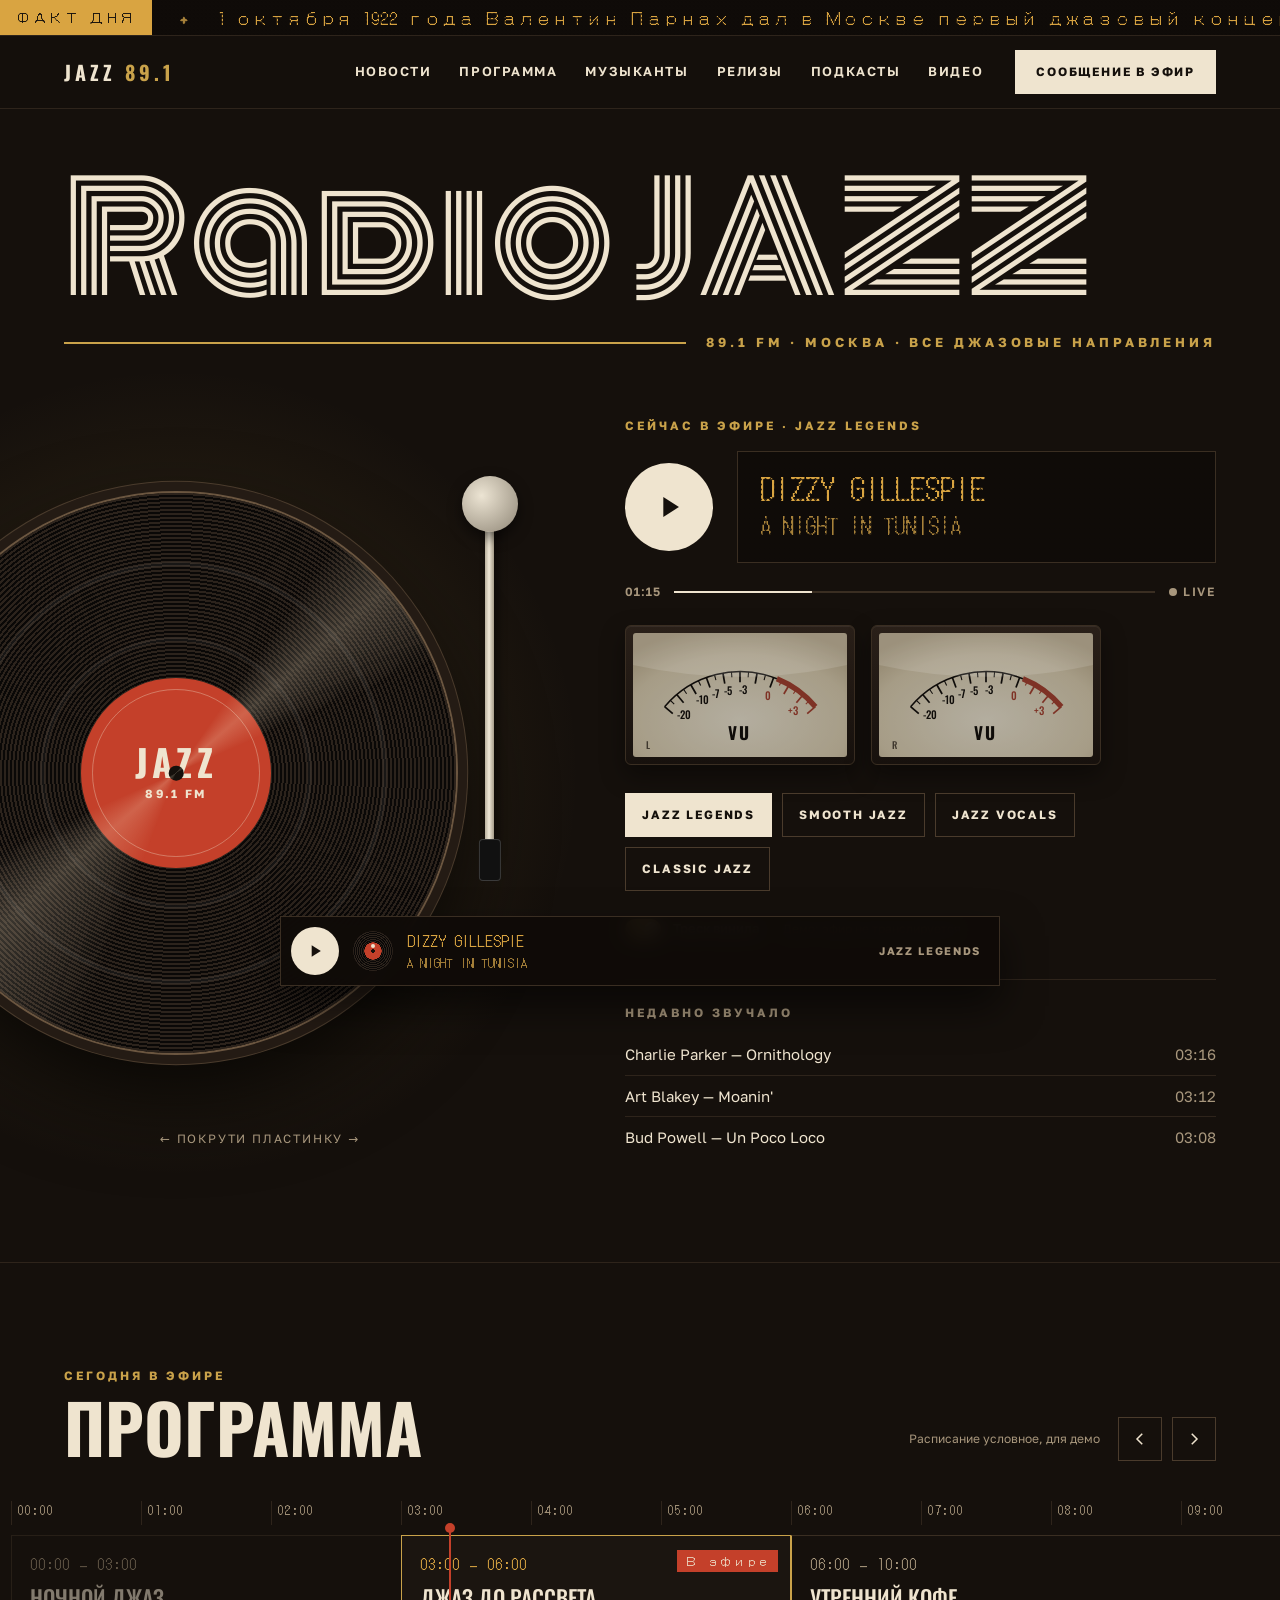
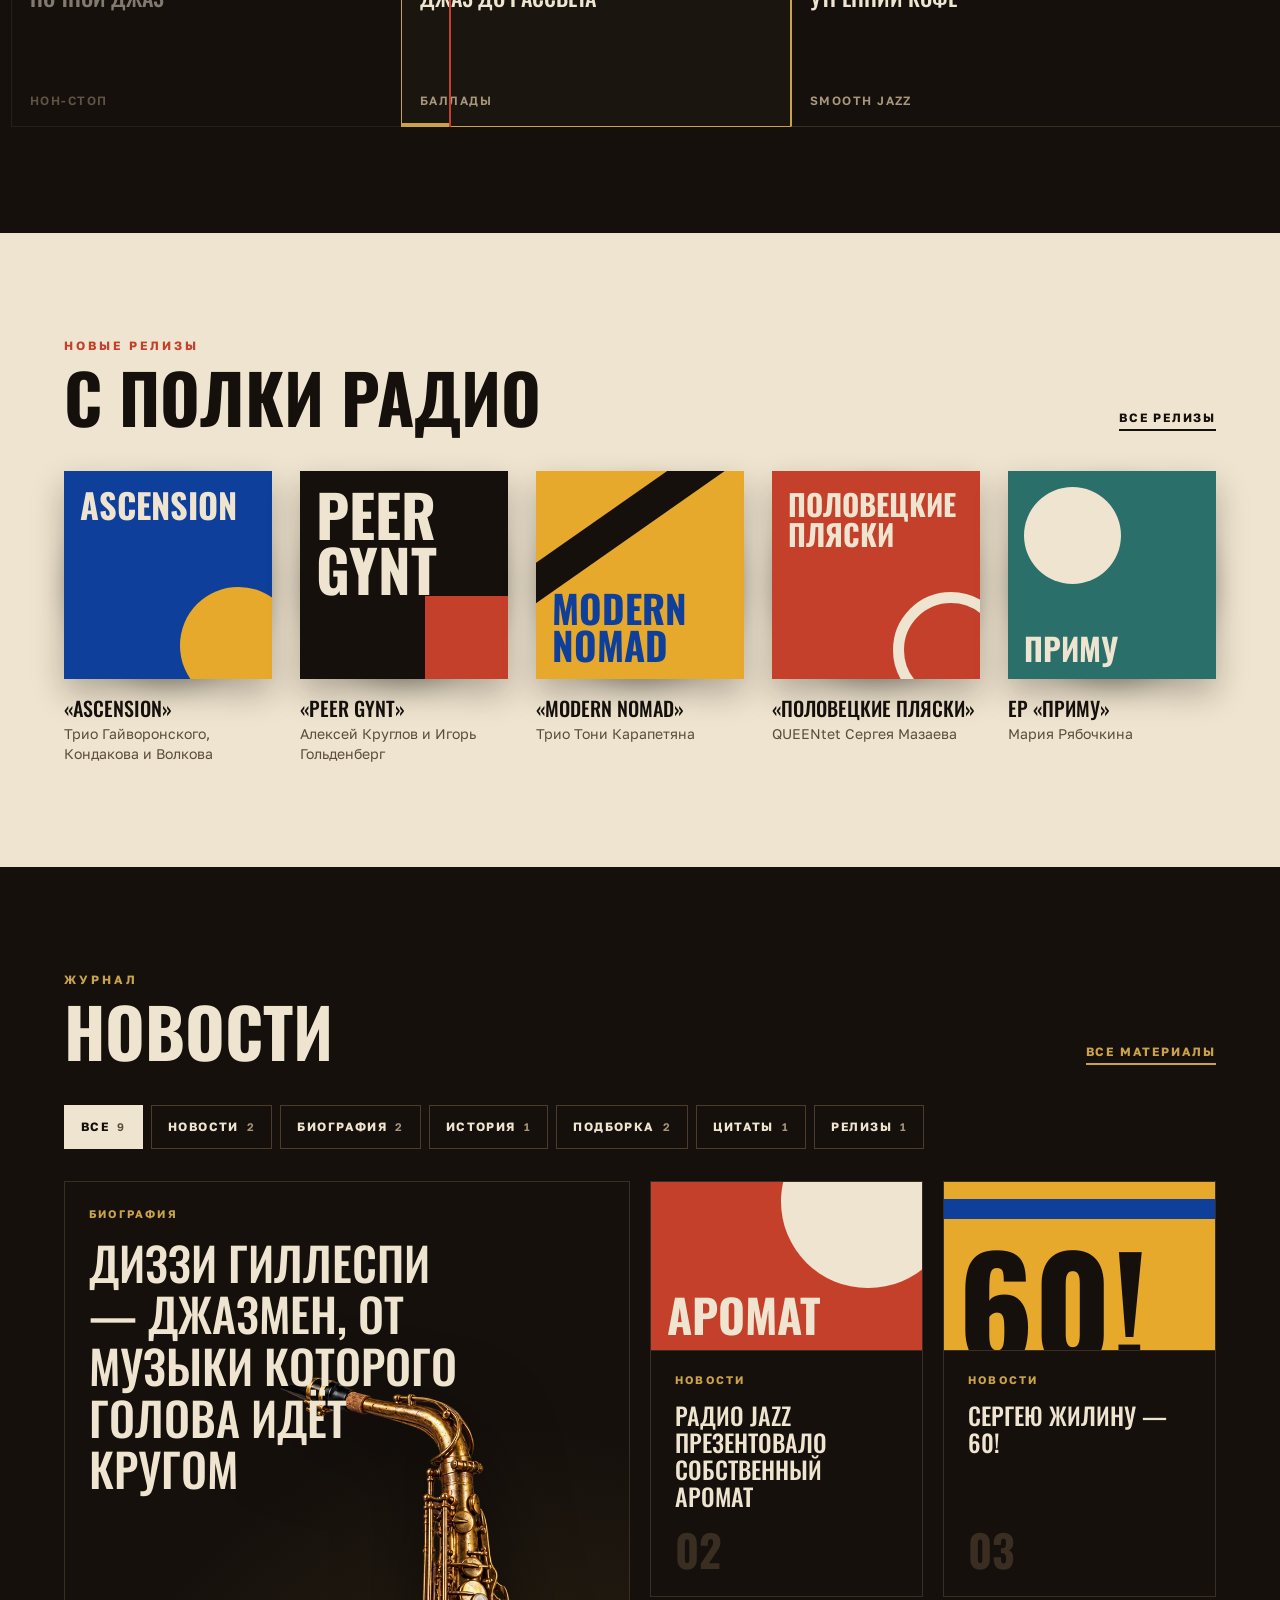
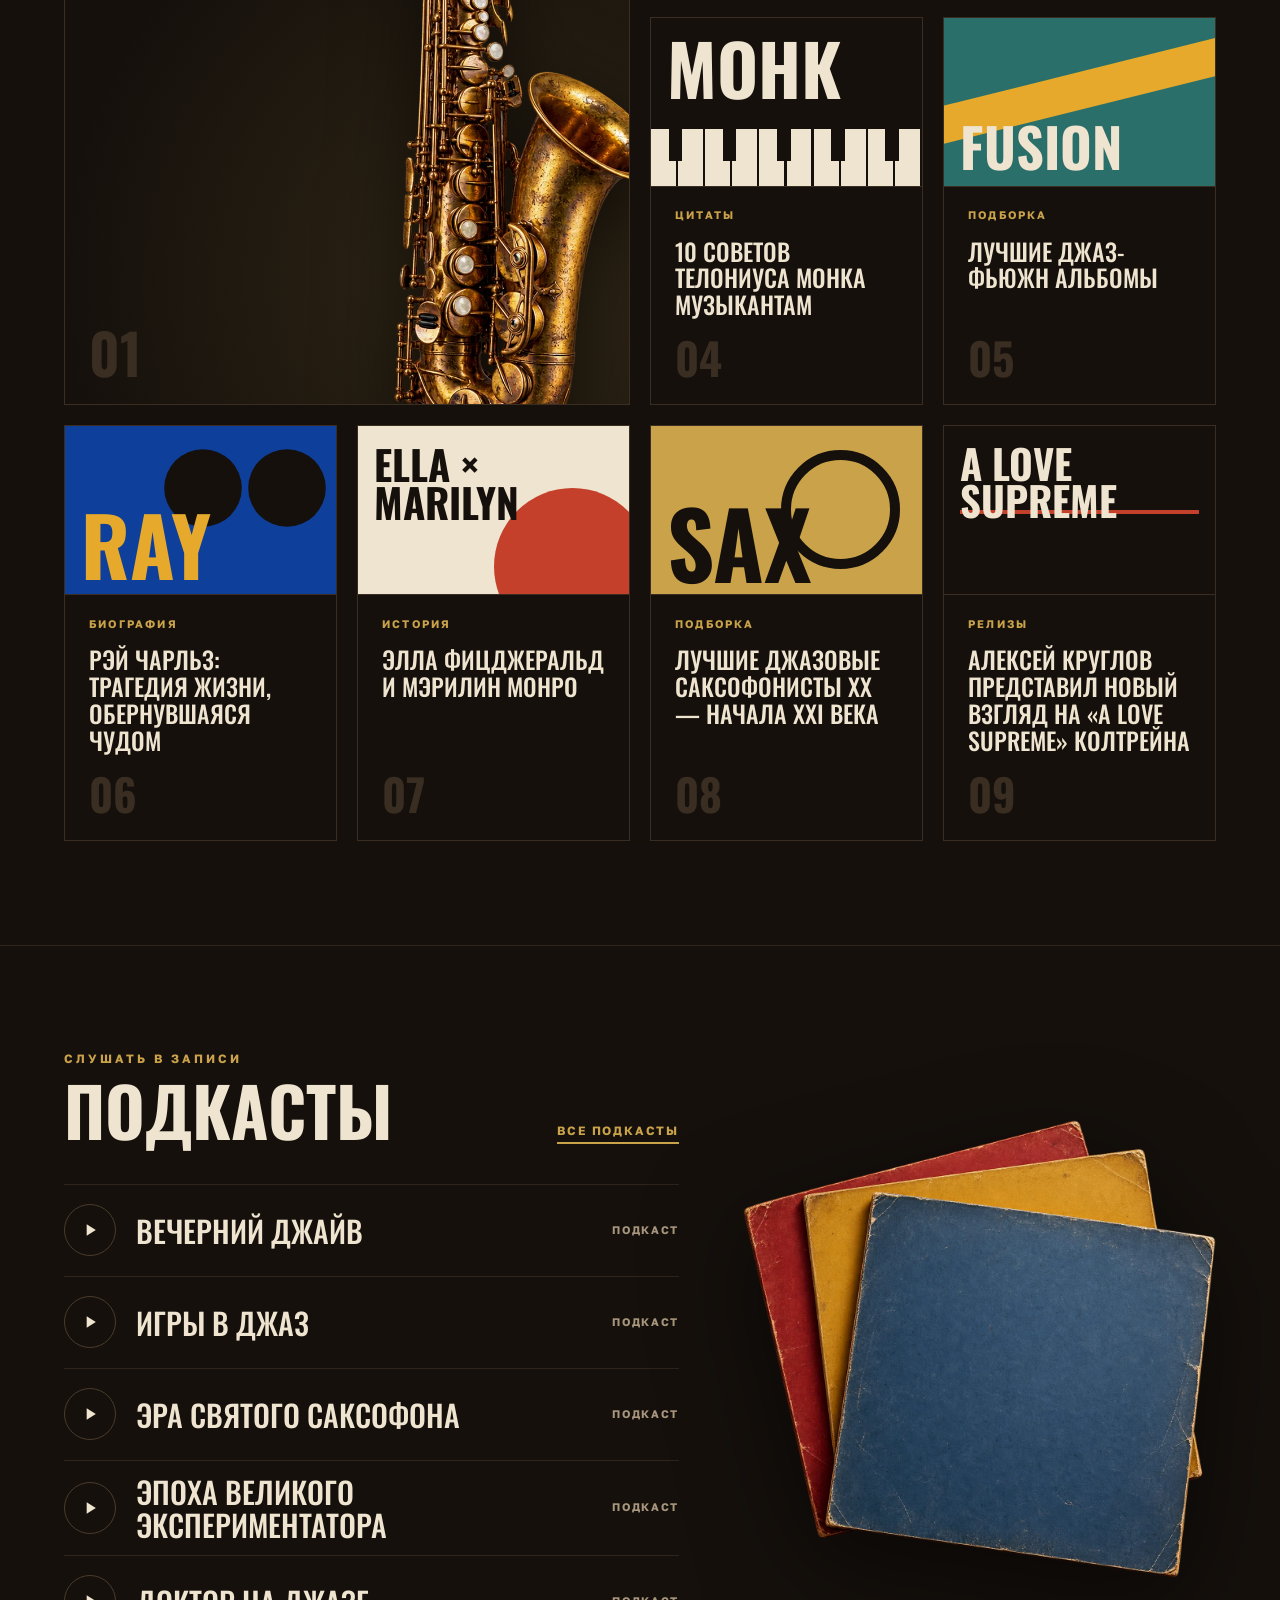
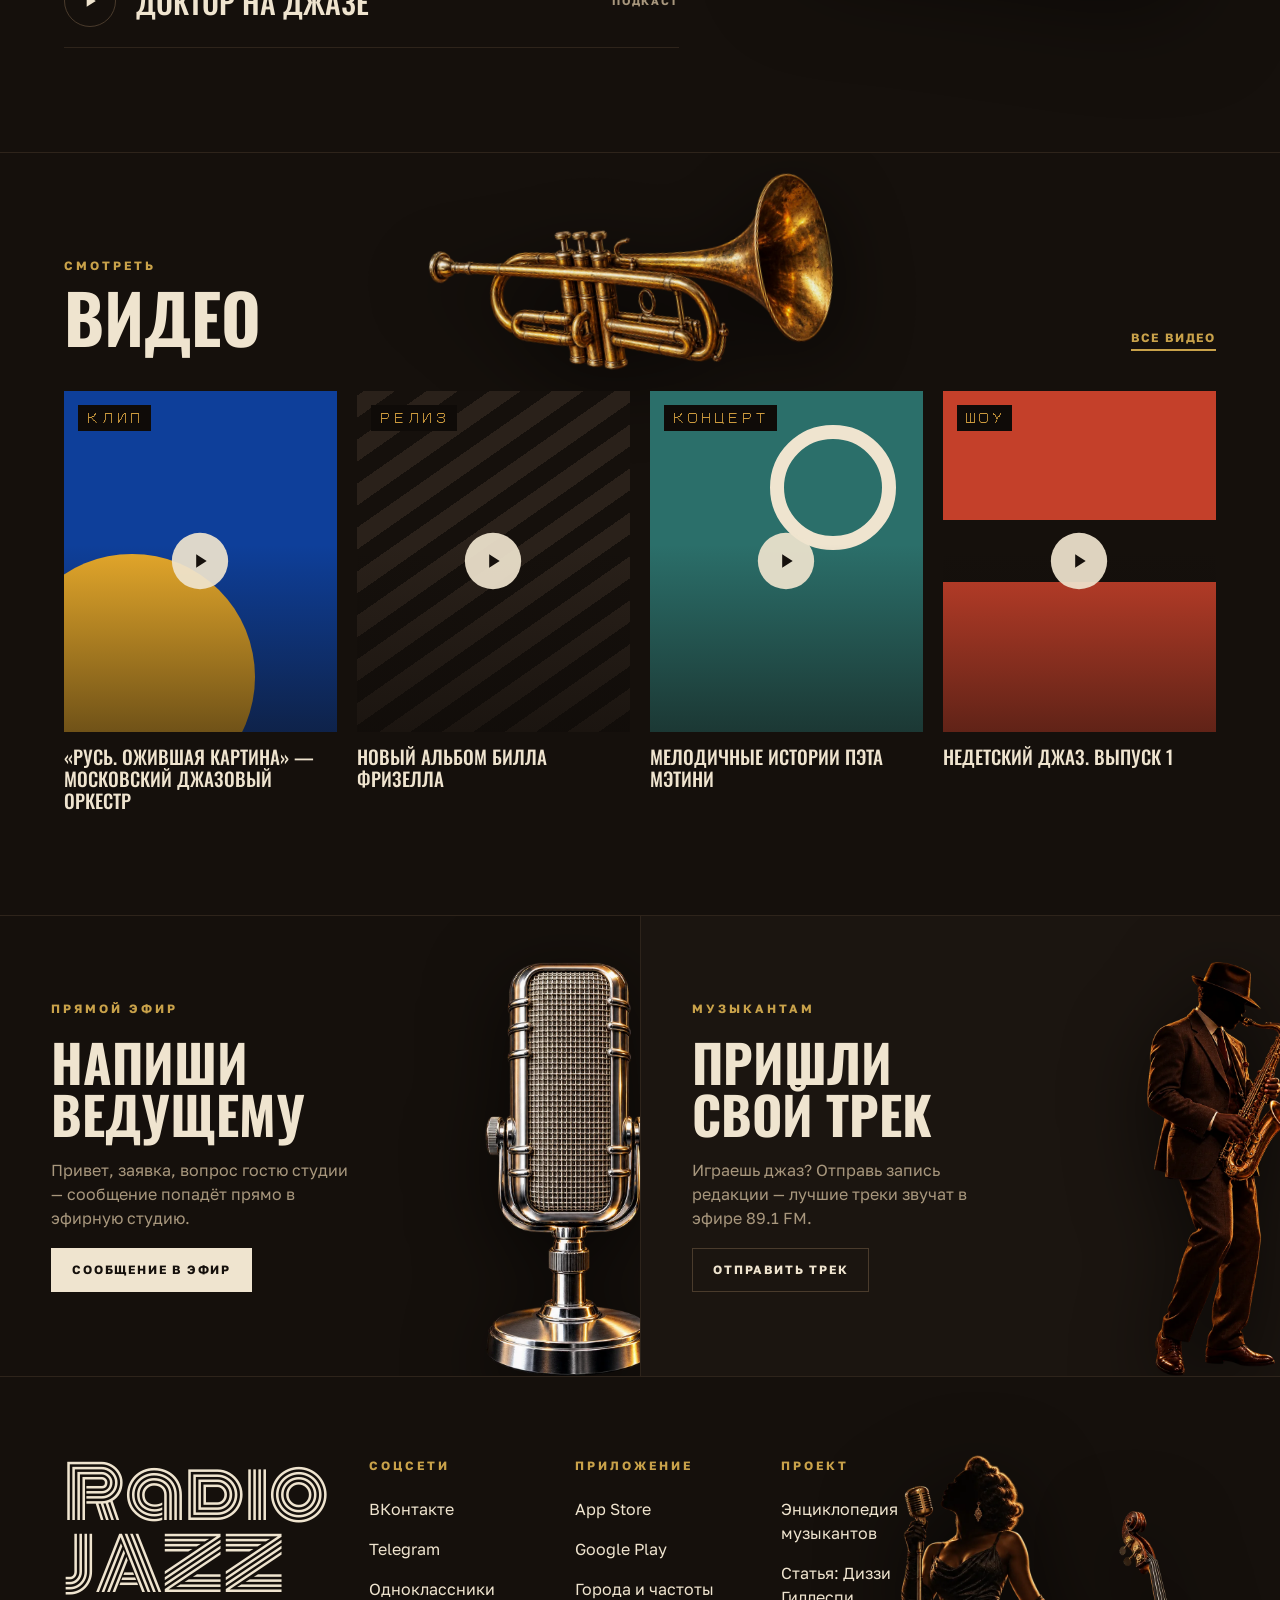
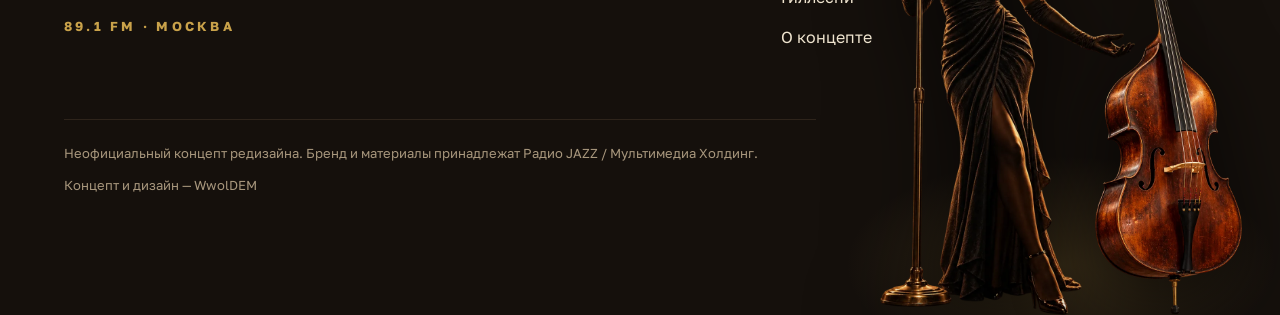
==== commit 548f4ce1: "Add article, musicians, case pages; VU meters, schedule, news posters - New pages: Dizzy Gillespie a" ====
--- a/index.html
+++ b/index.html
@@ -10,10 +10,18 @@
 <link rel="preload" href="assets/fonts/monoton-latin-400-normal.woff2" as="font" type="font/woff2" crossorigin>
 <link rel="stylesheet" href="css/fonts.css">
 <link rel="stylesheet" href="css/style.css">
+<link rel="stylesheet" href="css/pages.css">
+<script>try{if(sessionStorage.getItem("rj-intro"))document.documentElement.classList.add("no-intro")}catch(e){}</script>
 <script src="js/main.js" defer></script>
 </head>
 <body>
 <a class="skip" href="#main">К содержанию</a>
+
+<div class="loader" id="loader" aria-hidden="true">
+  <div class="loader__deck"><div class="loader__disc"><span>JAZZ</span></div><div class="loader__arm"></div></div>
+  <p class="loader__t">33⅓</p>
+</div>
+<div class="toast" id="toast" role="status" aria-live="polite"></div>
 
 <div class="ticker">
   <span class="ticker__label">Факт дня</span>
@@ -25,11 +33,11 @@
     <a class="logo" href="#top" aria-label="Радио JAZZ 89.1 FM, наверх">JAZZ <span>89.1</span></a>
     <nav class="nav" id="nav" aria-label="Основное меню">
       <a href="#news">Новости</a>
+      <a href="#schedule">Программа</a>
+      <a href="musicians.html">Музыканты</a>
       <a href="#releases">Релизы</a>
       <a href="#podcasts">Подкасты</a>
       <a href="#video">Видео</a>
-      <a href="#connect">Музыкантам</a>
-      <a href="#contacts">Контакты</a>
     </nav>
     <button class="btn btn--light header__cta" type="button" data-open-message>Сообщение в эфир</button>
     <button class="burger" id="burger" type="button" aria-label="Меню" aria-expanded="false" aria-controls="nav"><span></span><span></span></button>
@@ -79,6 +87,11 @@
           <span class="live"><i></i>Live</span>
         </div>
 
+        <div class="vu-row" aria-hidden="true">
+          <div class="vu" data-vu="L"></div>
+          <div class="vu" data-vu="R"></div>
+        </div>
+
         <div class="streams" role="group" aria-label="Потоки">
           <button class="stream" type="button" data-stream="0" aria-pressed="true">Jazz Legends</button>
           <button class="stream" type="button" data-stream="1" aria-pressed="false">Smooth Jazz</button>
@@ -97,6 +110,23 @@
         </div>
       </div>
     </div>
+  </section>
+
+  <section class="section section--line schedule" id="schedule">
+    <div class="wrap">
+      <div class="sec-head">
+        <div>
+          <p class="eyebrow">Сегодня в эфире</p>
+          <h2>Программа</h2>
+        </div>
+        <div class="sched-nav">
+          <span class="sched-note">Расписание условное, для демо</span>
+          <button class="sched-btn" type="button" data-sched="-1" aria-label="Листать назад"><svg viewBox="0 0 24 24" aria-hidden="true"><path d="M15 5l-7 7 7 7" stroke="currentColor" stroke-width="2" fill="none"/></svg></button>
+          <button class="sched-btn" type="button" data-sched="1" aria-label="Листать вперёд"><svg viewBox="0 0 24 24" aria-hidden="true"><path d="M9 5l7 7-7 7" stroke="currentColor" stroke-width="2" fill="none"/></svg></button>
+        </div>
+      </div>
+    </div>
+    <div class="sched" id="sched" tabindex="0" aria-label="Программа передач на сегодня"><ol class="sched__list" id="schedList"></ol></div>
   </section>
 
   <section class="releases section" id="releases">
@@ -175,48 +205,56 @@
       </div>
 
       <div class="news-grid" id="newsGrid">
-        <a class="card card--feature slot" data-tag="Биография" href="https://radiojazzfm.ru/news/dizzi-gillespi-2">
+        <a class="card card--feature slot" data-tag="Биография" href="article.html">
           <span class="card__tag">Биография</span>
           <h3 class="card__title">Диззи Гиллеспи — джазмен, от музыки которого голова идёт кругом</h3>
           <span class="card__num">01</span>
           <img class="cut card__img" data-slot src="assets/img/01-sax.webp" alt="" loading="lazy">
         </a>
-        <a class="card" data-tag="Новости" href="https://radiojazzfm.ru/news/radio-jazz-prezentovalo-sobstvennyy-aromat">
+        <a class="card card--art" data-tag="Новости" href="https://radiojazzfm.ru/news/radio-jazz-prezentovalo-sobstvennyy-aromat">
+          <div class="card__art p-aroma" aria-hidden="true"><i class="s1"></i><span class="poster__w">Аромат</span><img class="cut card__obj" data-slot src="assets/img/news/n02-perfume.webp" alt="" loading="lazy"></div>
           <span class="card__tag">Новости</span>
           <h3 class="card__title">Радио JAZZ презентовало собственный аромат</h3>
           <span class="card__num">02</span>
         </a>
-        <a class="card" data-tag="Новости" href="https://radiojazzfm.ru/news/sergeyu-zhilinu">
+        <a class="card card--art" data-tag="Новости" href="https://radiojazzfm.ru/news/sergeyu-zhilinu">
+          <div class="card__art p-sixty" aria-hidden="true"><i class="s1"></i><span class="poster__w">60!</span><img class="cut card__obj" data-slot src="assets/img/news/n03-champagne.webp" alt="" loading="lazy"></div>
           <span class="card__tag">Новости</span>
           <h3 class="card__title">Сергею Жилину — 60!</h3>
           <span class="card__num">03</span>
         </a>
-        <a class="card" data-tag="Цитаты" href="https://radiojazzfm.ru/news/10-sovetov-teloniusa-monka-muzykantam">
+        <a class="card card--art" data-tag="Цитаты" href="https://radiojazzfm.ru/news/10-sovetov-teloniusa-monka-muzykantam">
+          <div class="card__art p-monk" aria-hidden="true"><i class="s1"></i><span class="poster__w">Монк</span><img class="cut card__obj" data-slot src="assets/img/news/n04-hat.webp" alt="" loading="lazy"></div>
           <span class="card__tag">Цитаты</span>
           <h3 class="card__title">10 советов Телониуса Монка музыкантам</h3>
           <span class="card__num">04</span>
         </a>
-        <a class="card" data-tag="Подборка" href="https://radiojazzfm.ru/news/luchshie-dzhaz-fyuzhn-albomy">
+        <a class="card card--art" data-tag="Подборка" href="https://radiojazzfm.ru/news/luchshie-dzhaz-fyuzhn-albomy">
+          <div class="card__art p-fusion" aria-hidden="true"><i class="s1"></i><span class="poster__w">Fusion</span><img class="cut card__obj" data-slot src="assets/img/news/n05-epiano.webp" alt="" loading="lazy"></div>
           <span class="card__tag">Подборка</span>
           <h3 class="card__title">Лучшие джаз-фьюжн альбомы</h3>
           <span class="card__num">05</span>
         </a>
-        <a class="card" data-tag="Биография" href="https://radiojazzfm.ru/news/rey-charlz-tragediya-zhizni-obernuvshayasya-chudom">
+        <a class="card card--art" data-tag="Биография" href="https://radiojazzfm.ru/news/rey-charlz-tragediya-zhizni-obernuvshayasya-chudom">
+          <div class="card__art p-ray" aria-hidden="true"><i class="s1"></i><i class="s2"></i><span class="poster__w">Ray</span><img class="cut card__obj" data-slot src="assets/img/news/n06-sunglasses.webp" alt="" loading="lazy"></div>
           <span class="card__tag">Биография</span>
           <h3 class="card__title">Рэй Чарльз: трагедия жизни, обернувшаяся чудом</h3>
           <span class="card__num">06</span>
         </a>
-        <a class="card" data-tag="История" href="https://radiojazzfm.ru/news/ella-fitsdzherald-i-merilin-monro">
+        <a class="card card--art" data-tag="История" href="https://radiojazzfm.ru/news/ella-fitsdzherald-i-merilin-monro">
+          <div class="card__art p-ella" aria-hidden="true"><i class="s1"></i><span class="poster__w">Ella ×<br>Marilyn</span><img class="cut card__obj" data-slot src="assets/img/news/n07-pearls.webp" alt="" loading="lazy"></div>
           <span class="card__tag">История</span>
           <h3 class="card__title">Элла Фицджеральд и Мэрилин Монро</h3>
           <span class="card__num">07</span>
         </a>
-        <a class="card" data-tag="Подборка" href="https://radiojazzfm.ru/news/luchshie-dzhazovye-saksofonisty-xx-nachala-xxi-veka">
+        <a class="card card--art" data-tag="Подборка" href="https://radiojazzfm.ru/news/luchshie-dzhazovye-saksofonisty-xx-nachala-xxi-veka">
+          <div class="card__art p-sax" aria-hidden="true"><i class="s1"></i><span class="poster__w">Sax</span><img class="cut card__obj" data-slot src="assets/img/news/n08-mouthpiece.webp" alt="" loading="lazy"></div>
           <span class="card__tag">Подборка</span>
           <h3 class="card__title">Лучшие джазовые саксофонисты XX — начала XXI века</h3>
           <span class="card__num">08</span>
         </a>
-        <a class="card" data-tag="Релизы" href="https://radiojazzfm.ru/news/aleksey-kruglov-predstavil-novyy-vzglyad-na-a-love-supreme-koltreyna">
+        <a class="card card--art" data-tag="Релизы" href="https://radiojazzfm.ru/news/aleksey-kruglov-predstavil-novyy-vzglyad-na-a-love-supreme-koltreyna">
+          <div class="card__art p-supreme" aria-hidden="true"><i class="s1"></i><span class="poster__w">A Love<br>Supreme</span><img class="cut card__obj" data-slot src="assets/img/news/n09-tape.webp" alt="" loading="lazy"></div>
           <span class="card__tag">Релизы</span>
           <h3 class="card__title">Алексей Круглов представил новый взгляд на «A Love Supreme» Колтрейна</h3>
           <span class="card__num">09</span>
@@ -333,6 +371,14 @@
           <li><a href="https://apps.apple.com/ru/app/%D1%80%D0%B0%D0%B4%D0%B8%D0%BE-jazz/id974032772">App Store</a></li>
           <li><a href="https://play.google.com/store/apps/details?id=ru.radiojazzfm.player">Google Play</a></li>
           <li><a href="https://radiojazzfm.ru/towns">Города и частоты</a></li>
+        </ul>
+      </div>
+      <div>
+        <p class="eyebrow">Проект</p>
+        <ul>
+          <li><a href="musicians.html">Энциклопедия музыкантов</a></li>
+          <li><a href="article.html">Статья: Диззи Гиллеспи</a></li>
+          <li><a href="case.html">О концепте</a></li>
         </ul>
       </div>
     </div>
--- a/css/pages.css
+++ b/css/pages.css
@@ -0,0 +1,257 @@
+/* Radio JAZZ — второе обновление: постеры новостей, программа, VU-метры, заставка, внутренние страницы */
+
+/* ---------- Футер: 4 колонки ---------- */
+.footer__grid { grid-template-columns: 1.3fr 1fr 1fr 1.1fr; max-width: 900px; }
+@media (max-width: 760px) { .footer__grid { grid-template-columns: 1fr 1fr; } }
+
+/* ---------- Курсор-игла над пластинкой ---------- */
+.record {
+  cursor: url("data:image/svg+xml,%3Csvg xmlns='http://www.w3.org/2000/svg' width='32' height='32' viewBox='0 0 32 32'%3E%3Cpath d='M29 3 L9 23' stroke='%23efe4cf' stroke-width='3' stroke-linecap='round'/%3E%3Cpath d='M29 3 L9 23' stroke='%2315100c' stroke-width='1' stroke-linecap='round' opacity='.4'/%3E%3Crect x='4' y='21' width='8' height='5' rx='1' transform='rotate(-45 8 23.5)' fill='%2315100c' stroke='%23c9a24a'/%3E%3Ccircle cx='3' cy='29' r='1.6' fill='%23c9a24a'/%3E%3C/svg%3E") 3 29, grab;
+}
+.record.is-dragging { cursor: url("data:image/svg+xml,%3Csvg xmlns='http://www.w3.org/2000/svg' width='32' height='32' viewBox='0 0 32 32'%3E%3Cpath d='M29 3 L9 23' stroke='%23c9a24a' stroke-width='3' stroke-linecap='round'/%3E%3Crect x='4' y='21' width='8' height='5' rx='1' transform='rotate(-45 8 23.5)' fill='%2315100c' stroke='%23c9a24a'/%3E%3Ccircle cx='3' cy='29' r='2' fill='%23c4402a'/%3E%3C/svg%3E") 3 29, grabbing; }
+
+/* ---------- Заставка ---------- */
+.loader {
+  position: fixed; inset: 0; z-index: 200; display: flex; flex-direction: column; align-items: center; justify-content: center; gap: 28px;
+  background: var(--bg); transition: opacity .6s ease, visibility .6s;
+  animation: loaderAuto .6s 3s forwards; /* страховка, если JS не отработал */
+}
+.loader.is-done { opacity: 0; visibility: hidden; }
+.no-intro .loader { display: none; }
+@keyframes loaderAuto { to { opacity: 0; visibility: hidden; } }
+.loader__deck { position: relative; width: 190px; height: 160px; }
+.loader__disc {
+  position: absolute; left: 0; top: 0; width: 160px; height: 160px; border-radius: 50%;
+  background: radial-gradient(circle, var(--bg) 0 3%, var(--red) 3.5% 30%, #0a0807 31% 33%, transparent 34%), repeating-radial-gradient(circle, #0a0807 0 1.5px, #2c231c 1.5px 3px);
+  box-shadow: 0 0 0 2px #6b5640, 0 20px 50px rgba(0, 0, 0, .7);
+  animation: spin 1.8s linear infinite;
+  display: grid; place-items: center;
+}
+.loader__disc span { font-family: var(--f-display); font-weight: 700; font-size: 15px; letter-spacing: .12em; color: var(--cream); transform: translateY(-12px); }
+.loader__arm { position: absolute; left: 172px; top: 4px; width: 5px; height: 112px; border-radius: 3px; background: linear-gradient(90deg, #b9b09d, #efe7d6, #a59c89); transform-origin: 50% 0; transform: rotate(0deg); animation: armDrop 1s .35s cubic-bezier(.5, 0, .2, 1) forwards; }
+.loader__arm::before { content: ''; position: absolute; left: -7px; top: -9px; width: 19px; height: 19px; border-radius: 50%; background: radial-gradient(circle at 35% 35%, #ece4d3, #8f8676); }
+.loader__arm::after { content: ''; position: absolute; left: -3px; bottom: -10px; width: 11px; height: 18px; border-radius: 2px; background: #111; }
+@keyframes armDrop { to { transform: rotate(24deg); } }
+.loader__t { margin: 0; font-family: var(--f-led); font-size: 22px; letter-spacing: .3em; color: var(--led); }
+@media (prefers-reduced-motion: reduce) { .loader { display: none; } }
+
+/* ---------- Тост ---------- */
+.toast {
+  position: fixed; left: 50%; top: 96px; z-index: 120; padding: 12px 22px; background: var(--panel); border: 1px solid var(--led-dim);
+  font-family: var(--f-led); font-size: 20px; letter-spacing: .2em; color: var(--led); text-shadow: 0 0 8px rgba(217, 164, 65, .5);
+  transform: translate(-50%, -20px); opacity: 0; pointer-events: none; transition: opacity .3s, transform .3s var(--ease);
+}
+.toast.is-on { opacity: 1; transform: translate(-50%, 0); }
+
+/* ---------- VU-метры ---------- */
+.vu-row { display: flex; gap: 16px; margin-top: 24px; }
+.vu { flex: 1; max-width: 230px; padding: 7px; background: linear-gradient(180deg, #2a2019, #17110d); border: 1px solid #3a2e22; border-radius: 6px; box-shadow: inset 0 1px 0 rgba(255, 255, 255, .06), 0 10px 24px rgba(0, 0, 0, .4); }
+.vu svg { display: block; width: 100%; height: auto; border-radius: 3px; }
+.vu .needle { transform-origin: 100px 128px; }
+.vu__face { transition: filter 1s; filter: brightness(.72) saturate(.8); }
+.is-playing .vu__face { filter: none; }
+@media (max-width: 560px) { .vu-row { gap: 10px; } }
+
+/* ---------- Программа ---------- */
+.schedule { padding-bottom: 88px; }
+.sched-nav { display: flex; align-items: center; gap: 10px; }
+.sched-note { margin-right: 8px; font-size: 12px; color: var(--muted); }
+.sched-btn { display: grid; place-items: center; width: 44px; height: 44px; border: 1px solid var(--line-2); background: none; cursor: pointer; transition: border-color .2s, background .2s, color .2s; }
+.sched-btn:hover { background: var(--cream); color: var(--ink); border-color: var(--cream); }
+.sched-btn svg { width: 18px; height: 18px; }
+.sched { overflow-x: auto; scroll-behavior: smooth; scrollbar-width: thin; scrollbar-color: var(--line-2) transparent; padding: 0 max(var(--gutter), calc((100vw - var(--wrap)) / 2)) 18px; }
+.sched:focus-visible { outline-offset: -2px; }
+.sched__list { position: relative; display: flex; gap: 0; margin: 0; padding: 34px 0 0; list-style: none; width: max-content; }
+.sched__hours { position: absolute; left: 0; right: 0; top: 0; height: 24px; display: flex; pointer-events: none; }
+.sched__hours span { flex: none; font-family: var(--f-led); font-size: 12px; letter-spacing: .1em; color: var(--muted); border-left: 1px solid var(--line); padding-left: 6px; }
+.prog { position: relative; flex: none; display: flex; flex-direction: column; min-height: 168px; padding: 18px 18px 16px; border: 1px solid #3a2e22; border-right: 0; background: var(--bg); overflow: hidden; }
+.prog:last-child { border-right: 1px solid #3a2e22; }
+.prog__time { font-family: var(--f-led); font-size: 14px; letter-spacing: .08em; color: var(--muted); }
+.prog__title { margin: 10px 0 0; font-family: var(--f-display); font-weight: 500; font-size: 22px; line-height: 1.1; text-transform: uppercase; }
+.prog__kind { margin-top: auto; padding-top: 14px; font-size: 12px; font-weight: 600; letter-spacing: .12em; text-transform: uppercase; color: var(--muted); }
+.prog__fill { position: absolute; left: 0; bottom: 0; height: 3px; background: var(--brass); }
+.prog.is-past { opacity: .5; }
+.prog.is-now { background: var(--bg-2); border-color: var(--brass); border-right: 1px solid var(--brass); }
+.prog.is-now + .prog { border-left-color: var(--brass); }
+.prog.is-now .prog__time { color: var(--led); }
+.prog__badge { position: absolute; right: 12px; top: 14px; padding: 3px 8px; background: var(--red); font-family: var(--f-led); font-size: 11px; letter-spacing: .15em; color: var(--cream); }
+.sched__now { position: absolute; top: 26px; bottom: 0; width: 2px; background: var(--red); pointer-events: none; z-index: 2; }
+.sched__now::before { content: ''; position: absolute; left: -4px; top: -4px; width: 10px; height: 10px; border-radius: 50%; background: var(--red); }
+
+/* ---------- Новости: постеры ---------- */
+.card--art { padding-top: 0; }
+.card__art {
+  position: relative; container-type: inline-size; aspect-ratio: 16 / 10; margin: 0 -24px 20px; overflow: hidden;
+  border-bottom: 1px solid #3a2e22;
+}
+.card__art i { position: absolute; display: block; transition: transform .8s var(--ease); }
+.poster__w { position: absolute; z-index: 1; font-family: var(--f-display); font-weight: 700; line-height: .92; text-transform: uppercase; transition: transform .8s var(--ease); }
+.card__obj { position: absolute; z-index: 2; right: 2%; bottom: -4%; height: 96%; width: auto; max-width: 62%; object-fit: contain; filter: drop-shadow(0 14px 22px rgba(0, 0, 0, .55)); transition: transform .8s var(--ease); }
+.card--art:hover .card__obj { transform: rotate(-5deg) translateY(-3%); }
+.card--art:hover .card__art i { transform: scale(1.06); }
+.card--art:hover .poster__w { transform: translateX(3%); }
+.card--art .card__num { font-size: 44px; padding-top: 18px; }
+
+.p-aroma { background: var(--red); }
+.p-aroma .s1 { right: -12%; top: -40%; width: 64%; aspect-ratio: 1; border-radius: 50%; background: var(--cream); }
+.p-aroma .poster__w { left: 6%; bottom: 9%; font-size: 17cqw; color: var(--cream); }
+.p-sixty { background: var(--mustard); }
+.p-sixty .s1 { left: 0; right: 0; top: 10%; height: 12%; background: var(--blue); }
+.p-sixty .poster__w { left: 5%; bottom: -10%; font-size: 52cqw; color: var(--ink); }
+.p-monk { background: var(--ink); }
+.p-monk .s1 { left: 0; right: 0; bottom: 0; height: 34%; background: repeating-linear-gradient(90deg, var(--cream) 0 9.2%, var(--ink) 9.2% 10%); }
+.p-monk .s1::after { content: ''; position: absolute; inset: 0 0 45% 0; background: repeating-linear-gradient(90deg, transparent 0 6.5%, var(--ink) 6.5% 11.5%, transparent 11.5% 20%); }
+.p-monk .poster__w { left: 6%; top: 10%; font-size: 26cqw; color: var(--cream); }
+.p-fusion { background: var(--teal); }
+.p-fusion .s1 { left: -10%; top: 30%; width: 130%; height: 22%; background: var(--mustard); transform: rotate(-14deg); }
+.card--art:hover .p-fusion .s1 { transform: rotate(-14deg) scale(1.06); }
+.p-fusion .poster__w { left: 6%; bottom: 9%; font-size: 20cqw; color: var(--cream); }
+.p-ray { background: var(--blue); }
+.p-ray .s1, .p-ray .s2 { top: 16%; width: 26%; aspect-ratio: 1; border-radius: 50%; background: var(--ink); box-shadow: 0 0 0 1.4cqw var(--ink); }
+.p-ray .s1 { left: 38%; }
+.p-ray .s2 { left: 69%; }
+.p-ray .poster__w { left: 6%; bottom: 8%; font-size: 30cqw; color: var(--mustard); }
+.p-ella { background: var(--cream); }
+.p-ella .s1 { right: -8%; bottom: -30%; width: 58%; aspect-ratio: 1; border-radius: 50%; background: var(--red); }
+.p-ella .poster__w { left: 6%; top: 12%; font-size: 15cqw; color: var(--ink); }
+.p-sax { background: var(--brass); }
+.p-sax .s1 { right: 8%; top: 14%; width: 44%; aspect-ratio: 1; border-radius: 50%; border: 4cqw solid var(--ink); }
+.p-sax .poster__w { left: 6%; bottom: 6%; font-size: 34cqw; color: var(--ink); }
+.p-supreme { background: var(--ink); }
+.p-supreme .s1 { left: 6%; right: 6%; top: 50%; height: 1.4cqw; background: var(--red); }
+.p-supreme .poster__w { left: 6%; top: 11%; font-size: 15cqw; color: var(--cream); }
+
+.news-grid.is-filtered .card--art .card__art { display: block; }
+@media (max-width: 600px) { .card--art { min-height: 0; } }
+
+/* ---------- Внутренние страницы: общее ---------- */
+.page-hero { position: relative; padding: 72px 0 56px; overflow: hidden; }
+.crumbs { display: flex; flex-wrap: wrap; gap: 8px; margin: 0 0 28px; padding: 0; list-style: none; font-size: 12px; font-weight: 600; letter-spacing: .15em; text-transform: uppercase; color: var(--muted); }
+.crumbs li + li::before { content: '/'; margin-right: 8px; color: var(--line-2); }
+.crumbs a:hover { color: var(--brass); }
+.page-title { margin: 12px 0 0; font-family: var(--f-display); font-weight: 700; font-size: clamp(44px, 8vw, 112px); line-height: .95; text-transform: uppercase; }
+.lead { max-width: 52ch; margin: 24px 0 0; font-size: clamp(18px, 1.6vw, 21px); line-height: 1.55; color: #d9cfc0; }
+
+/* ---------- Статья ---------- */
+.art-hero { position: relative; display: grid; grid-template-columns: minmax(0, 1.25fr) minmax(0, 1fr); gap: 48px; align-items: end; }
+.art-meta { display: flex; flex-wrap: wrap; gap: 8px 20px; margin-top: 28px; font-size: 13px; color: var(--muted); }
+.art-meta b { color: var(--brass); font-weight: 700; letter-spacing: .15em; text-transform: uppercase; font-size: 12px; }
+.art-cover { position: relative; aspect-ratio: 4 / 5; background: var(--blue); overflow: hidden; container-type: inline-size; }
+.art-cover__c { position: absolute; right: -18%; bottom: -14%; width: 78%; aspect-ratio: 1; border-radius: 50%; background: var(--mustard); }
+.art-cover__years { position: absolute; left: 8%; top: 7%; z-index: 1; font-family: var(--f-display); font-weight: 700; font-size: 15cqw; line-height: .95; color: var(--cream); }
+.art-cover__years span { color: var(--mustard); }
+.art-cover img { position: absolute; z-index: 2; right: 4%; bottom: 3%; height: 88%; width: auto; filter: drop-shadow(0 30px 40px rgba(0, 0, 0, .5)); }
+.art-body { display: grid; grid-template-columns: 220px minmax(0, 680px); gap: 64px; justify-content: center; padding-top: 40px; padding-bottom: 104px; }
+.art-aside { position: sticky; top: 104px; align-self: start; display: grid; gap: 22px; font-size: 14px; color: var(--muted); }
+.art-aside dt { font-size: 11px; font-weight: 700; letter-spacing: .2em; text-transform: uppercase; color: var(--brass); }
+.art-aside dd { margin: 4px 0 0; color: var(--cream); }
+.art-aside dl { margin: 0; display: grid; gap: 18px; }
+.prose { font-size: 18px; line-height: 1.7; color: #e4d9c5; }
+.prose > p:first-child::first-letter { float: left; margin: 6px 12px 0 0; font-family: var(--f-display); font-weight: 700; font-size: 84px; line-height: .8; color: var(--brass); }
+.prose h2 { margin: 56px 0 16px; font-family: var(--f-display); font-weight: 700; font-size: clamp(28px, 3.4vw, 38px); line-height: 1.05; text-transform: uppercase; color: var(--cream); }
+.prose p { margin: 0 0 1.1em; }
+.prose a { color: var(--brass); border-bottom: 1px solid rgba(201, 162, 74, .4); }
+.pull { position: relative; margin: 48px 0; padding: 36px 0 36px 36px; border-left: 4px solid var(--red); font-family: var(--f-display); font-weight: 500; font-size: clamp(26px, 3vw, 36px); line-height: 1.15; text-transform: uppercase; color: var(--cream); }
+.listen { margin: 48px 0; padding: 28px; background: var(--panel); border: 1px solid #3a2e22; }
+.listen h3 { margin: 6px 0 18px; font-family: var(--f-display); font-weight: 700; font-size: 28px; text-transform: uppercase; }
+.listen ol { list-style: none; margin: 0; padding: 0; }
+.track { display: flex; align-items: center; gap: 16px; width: 100%; min-height: 56px; padding: 8px 0; border: 0; border-top: 1px solid var(--line); background: none; text-align: left; cursor: pointer; font-family: var(--f-body); }
+.track__btn { flex: none; display: grid; place-items: center; width: 40px; height: 40px; border-radius: 50%; border: 1px solid var(--line-2); transition: background .2s, color .2s, border-color .2s; }
+.track__btn svg { width: 16px; height: 16px; }
+.track__btn .i-pause { display: none; }
+.track[aria-pressed="true"] .track__btn { background: var(--brass); color: var(--ink); border-color: var(--brass); }
+.track[aria-pressed="true"] .i-play { display: none; }
+.track[aria-pressed="true"] .i-pause { display: block; }
+.track:hover .track__btn { border-color: var(--cream); }
+.track__name { flex: 1; font-size: 16px; }
+.track__name small { display: block; font-size: 13px; color: var(--muted); }
+.track__dur { font-family: var(--f-led); font-size: 14px; color: var(--muted); }
+.source-note { margin-top: 40px; padding-top: 20px; border-top: 1px solid var(--line); font-size: 14px; color: var(--muted); }
+.related { padding: 88px 0 104px; border-top: 1px solid var(--line); }
+.related-grid { display: grid; grid-template-columns: repeat(3, minmax(0, 1fr)); gap: 20px; }
+@media (max-width: 960px) {
+  .art-hero { grid-template-columns: minmax(0, 1fr); }
+  .art-cover { max-width: 420px; }
+  .art-body { grid-template-columns: minmax(0, 1fr); gap: 32px; }
+  .art-aside { position: static; }
+  .art-aside dl { grid-template-columns: repeat(2, minmax(0, 1fr)); }
+  .related-grid { grid-template-columns: minmax(0, 1fr); }
+}
+@media (max-width: 560px) { .prose { font-size: 17px; } .listen { padding: 20px 16px; } .pull { padding-left: 22px; } }
+
+/* ---------- Энциклопедия ---------- */
+.enc-tools { display: grid; gap: 20px; margin-top: 40px; }
+.search { position: relative; max-width: 520px; }
+.search input { width: 100%; min-height: 52px; padding: 12px 16px 12px 48px; border: 1px solid var(--line-2); background: var(--panel); color: var(--cream); font: inherit; font-size: 17px; }
+.search input:focus { outline: none; border-color: var(--brass); }
+.search svg { position: absolute; left: 16px; top: 50%; width: 20px; height: 20px; transform: translateY(-50%); color: var(--muted); }
+.abc { display: flex; flex-wrap: wrap; gap: 4px; }
+.abc button { min-width: 36px; min-height: 40px; padding: 0 6px; border: 1px solid transparent; background: none; cursor: pointer; font-family: var(--f-display); font-weight: 500; font-size: 18px; color: var(--cream); }
+.abc button:hover { border-color: var(--line-2); }
+.abc button[aria-pressed="true"] { background: var(--brass); color: var(--ink); }
+.abc button:disabled { color: #4a3b2c; cursor: default; border-color: transparent; }
+.enc-count { margin: 32px 0 20px; font-family: var(--f-led); font-size: 15px; letter-spacing: .1em; color: var(--led); }
+.enc-grid { display: grid; grid-template-columns: repeat(4, minmax(0, 1fr)); gap: 20px; padding-bottom: 104px; }
+.mus { position: relative; display: flex; flex-direction: column; border: 1px solid #3a2e22; background: var(--bg); transition: border-color .2s, transform .3s var(--ease); }
+a.mus:hover { border-color: var(--brass); transform: translateY(-4px); }
+.mus__art { position: relative; aspect-ratio: 1; overflow: hidden; container-type: inline-size; }
+.mus__l { position: absolute; left: 7%; bottom: -12%; font-family: var(--f-display); font-weight: 700; font-size: 82cqw; line-height: 1; color: rgba(239, 228, 207, .92); }
+.mus__shape { position: absolute; right: -14%; top: -14%; width: 58%; aspect-ratio: 1; border-radius: 50%; }
+.mus__inst { position: absolute; right: 7%; bottom: 7%; padding: 4px 8px; background: var(--panel); font-family: var(--f-led); font-size: 12px; letter-spacing: .1em; color: var(--led); text-transform: uppercase; }
+.mus__body { display: flex; flex-direction: column; gap: 4px; padding: 16px 18px 18px; flex: 1; }
+.mus__name { margin: 0; font-family: var(--f-display); font-weight: 500; font-size: 22px; line-height: 1.1; text-transform: uppercase; }
+.mus__years { font-size: 14px; color: var(--muted); font-variant-numeric: tabular-nums; }
+.mus__more { margin-top: auto; padding-top: 12px; font-size: 11px; font-weight: 700; letter-spacing: .15em; text-transform: uppercase; color: var(--brass); }
+.mus__more--soon { color: #6b5a46; }
+.enc-empty { grid-column: 1 / -1; padding: 48px 0; font-size: 18px; color: var(--muted); }
+@media (max-width: 1080px) { .enc-grid { grid-template-columns: repeat(3, minmax(0, 1fr)); } }
+@media (max-width: 760px) { .enc-grid { grid-template-columns: repeat(2, minmax(0, 1fr)); gap: 12px; } .mus__name { font-size: 18px; } .mus__body { padding: 12px 12px 14px; } .mus__inst { font-size: 10px; padding: 3px 6px; right: 5%; bottom: 5%; } }
+
+/* ---------- Кейс ---------- */
+.case-sec { padding: 88px 0; border-top: 1px solid var(--line); }
+.case-grid { display: grid; grid-template-columns: 260px minmax(0, 1fr); gap: 48px; }
+.case-grid h2 { margin: 0; font-family: var(--f-display); font-weight: 700; font-size: clamp(30px, 3.4vw, 44px); line-height: 1; text-transform: uppercase; }
+.case-num { display: block; margin-bottom: 12px; font-family: var(--f-led); font-size: 14px; letter-spacing: .15em; color: var(--led); }
+.case-text { max-width: 68ch; font-size: 18px; line-height: 1.65; color: #e4d9c5; }
+.case-text p { margin: 0 0 1em; }
+.problems { list-style: none; margin: 0; padding: 0; display: grid; grid-template-columns: repeat(2, minmax(0, 1fr)); gap: 16px; }
+.problems li { padding: 22px; border: 1px solid #3a2e22; background: var(--bg-2); }
+.problems b { display: block; margin-bottom: 8px; font-family: var(--f-display); font-weight: 500; font-size: 21px; line-height: 1.15; text-transform: uppercase; color: var(--cream); }
+.problems span { font-size: 15px; line-height: 1.5; color: var(--muted); }
+.shot { margin: 0; border: 1px solid #3a2e22; background: var(--panel); }
+.shot img { width: 100%; height: auto; }
+.shot figcaption { padding: 12px 16px; font-size: 13px; color: var(--muted); border-top: 1px solid #3a2e22; }
+.shots { display: grid; grid-template-columns: minmax(0, 2.2fr) minmax(0, 1fr); gap: 20px; align-items: start; }
+.before-slot { position: relative; }
+.before-slot .slot__fallback { padding: 28px; }
+.dirs { display: grid; grid-template-columns: repeat(4, minmax(0, 1fr)); gap: 12px; }
+.dir { padding: 18px; min-height: 150px; display: flex; flex-direction: column; border: 1px solid #3a2e22; }
+.dir b { font-family: var(--f-display); font-weight: 500; font-size: 20px; text-transform: uppercase; }
+.dir span { margin-top: 8px; font-size: 14px; color: var(--muted); }
+.dir em { margin-top: auto; padding-top: 12px; font-style: normal; font-size: 11px; font-weight: 700; letter-spacing: .15em; text-transform: uppercase; }
+.dir--yes { border-color: var(--brass); }
+.dir--yes em { color: var(--brass); }
+.dir--part em { color: var(--led-dim); }
+.dir--no em { color: #6b5a46; }
+.palette { display: grid; grid-template-columns: repeat(6, minmax(0, 1fr)); gap: 10px; }
+.sw { aspect-ratio: 1 / 1.2; display: flex; flex-direction: column; justify-content: flex-end; padding: 10px; border: 1px solid #3a2e22; font-size: 12px; }
+.sw b { font-weight: 600; }
+.sw code { font-family: var(--f-led); font-size: 12px; opacity: .85; }
+.types { display: grid; gap: 18px; }
+.type-row { display: grid; grid-template-columns: 160px minmax(0, 1fr); gap: 24px; align-items: baseline; padding-bottom: 18px; border-bottom: 1px solid var(--line); }
+.type-row small { font-size: 12px; color: var(--muted); letter-spacing: .1em; text-transform: uppercase; }
+.feat-list { list-style: none; margin: 0; padding: 0; display: grid; grid-template-columns: repeat(2, minmax(0, 1fr)); gap: 0 32px; }
+.feat-list li { padding: 14px 0; border-bottom: 1px solid var(--line); font-size: 16px; }
+.feat-list b { color: var(--brass); font-weight: 600; }
+.case-cta { display: flex; flex-wrap: wrap; gap: 12px; margin-top: 28px; }
+@media (max-width: 960px) {
+  .case-grid { grid-template-columns: minmax(0, 1fr); gap: 24px; }
+  .shots { grid-template-columns: minmax(0, 1fr); }
+  .dirs { grid-template-columns: repeat(2, minmax(0, 1fr)); }
+  .palette { grid-template-columns: repeat(3, minmax(0, 1fr)); }
+}
+@media (max-width: 600px) {
+  .problems, .feat-list { grid-template-columns: minmax(0, 1fr); }
+  .type-row { grid-template-columns: minmax(0, 1fr); gap: 6px; }
+}
+.before-slot:not(.has-img) { display: none; }
